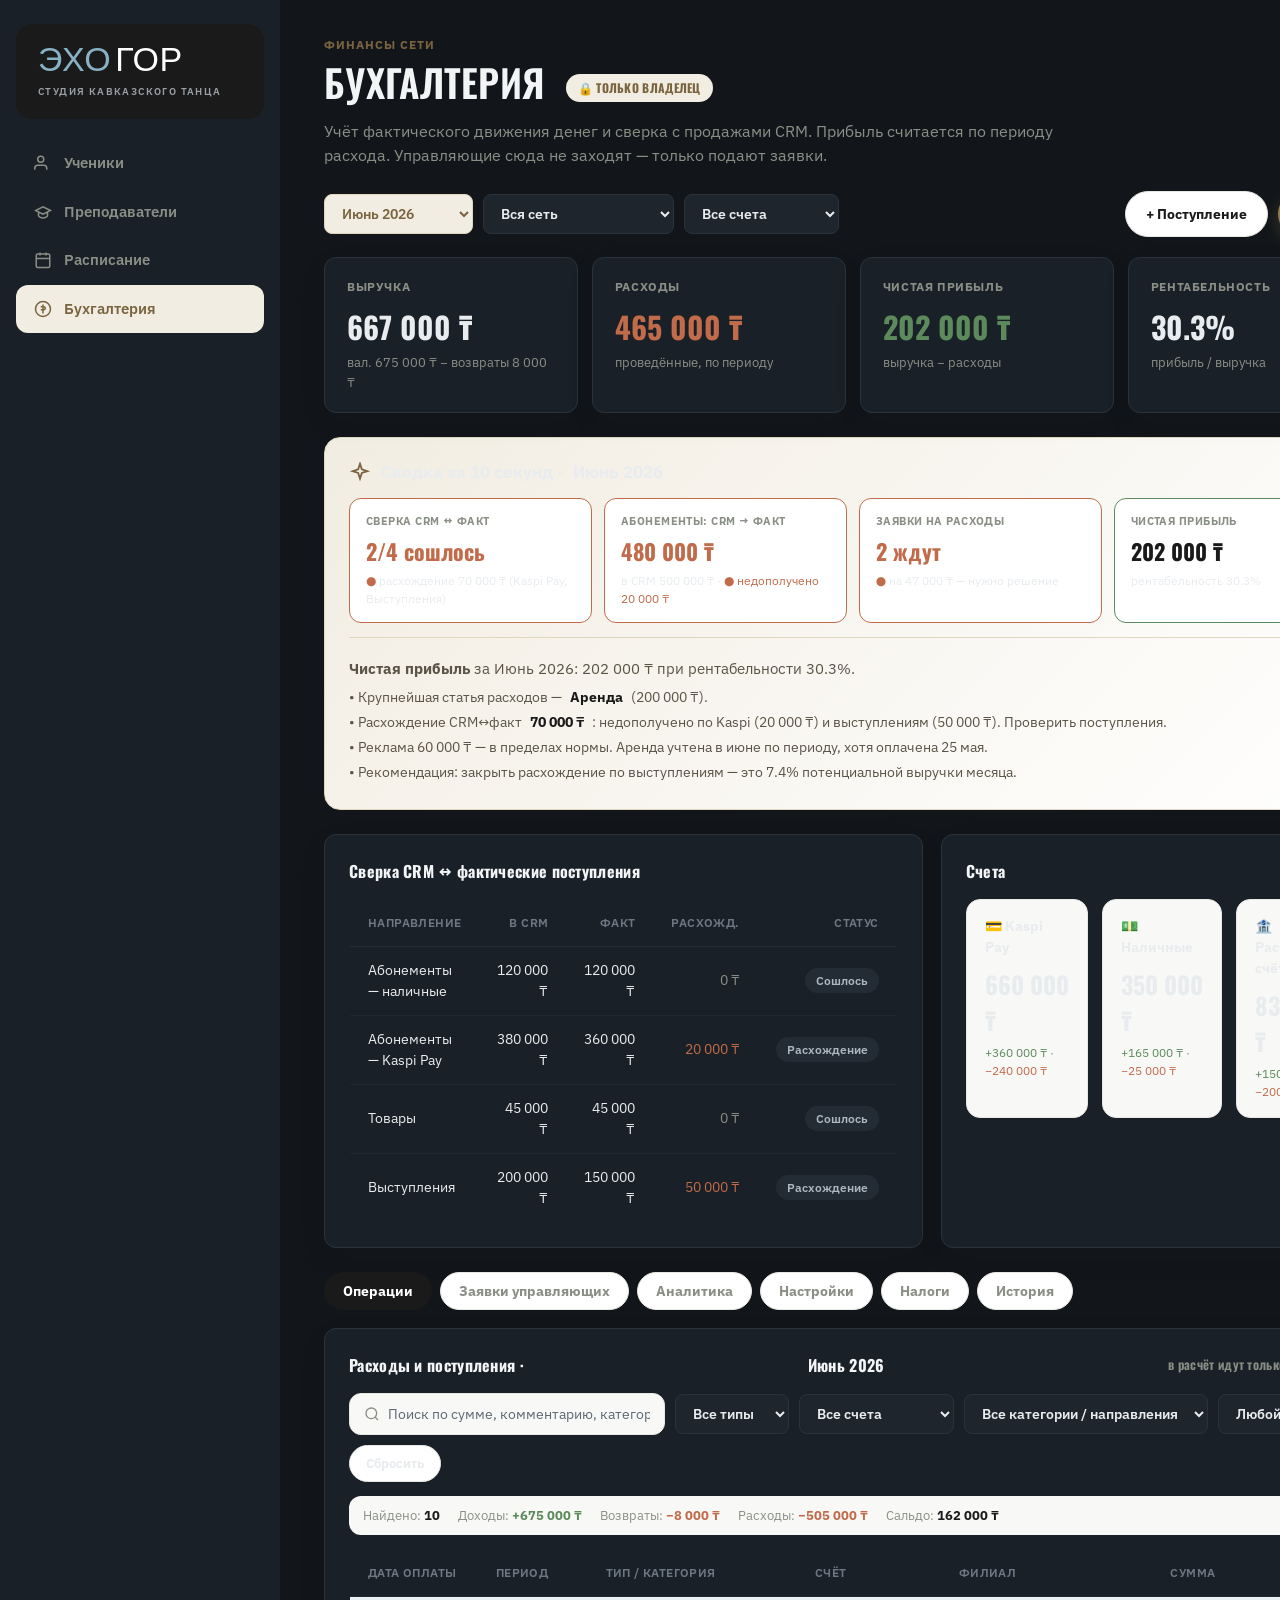
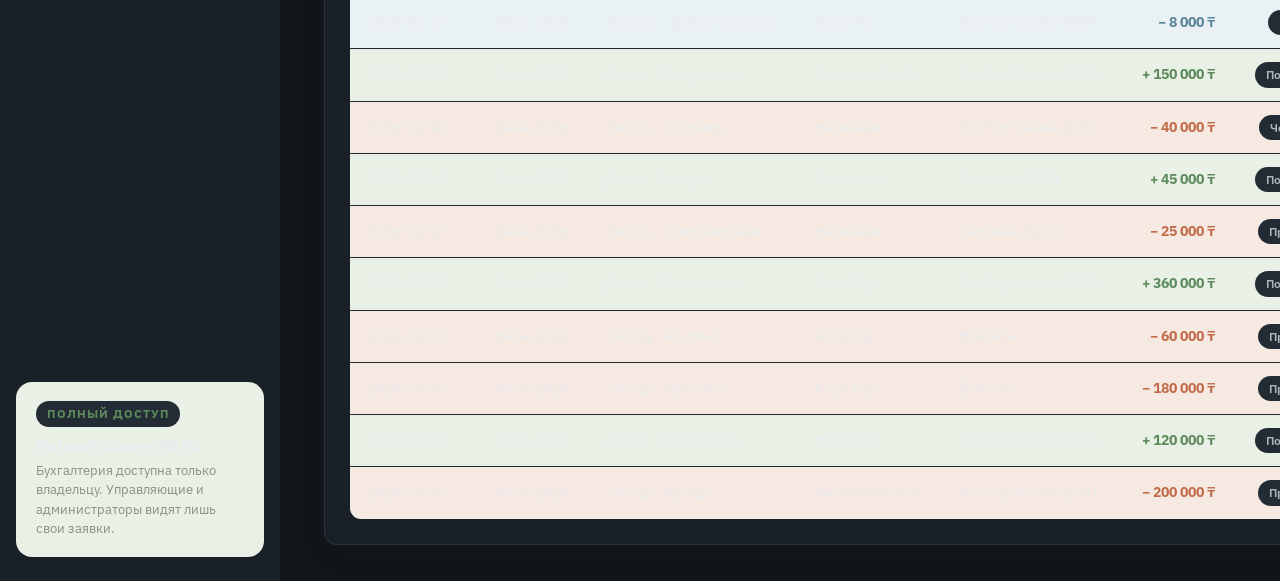
==== pages/accounting-echo-gor.html @ 07e1ae16 "Students: hide funnel step numbers" ====
<!DOCTYPE html>
<html lang="ru">
<head>
<meta charset="UTF-8">
<meta name="viewport" content="width=device-width, initial-scale=1.0">
<title>Бухгалтерия — Эхо Гор CRM</title>
<link href="https://fonts.googleapis.com/css2?family=Bebas+Neue&family=Oswald:wght@400;500;600;700&family=Inter:wght@400;500;600;700;800&display=swap" rel="stylesheet">
<style>
  :root{
    --bg:#F4F5F3; --card:#FFFFFF; --ink:#1A1A1A; --muted:#8A8F86;
    --line:#E7E8E2; --gold:#947C51; --gold-soft:#F2EDE2; --gold-ink:#7A6440;
    --green:#5C8A5C; --green-soft:#E9F0E6; --red:#C16B4A; --red-soft:#F6E9E1;
    --blue:#87B1C5; --blue-soft:#EAF1F4; --blue-ink:#5A8499;
    --shadow:0 10px 30px rgba(26,26,26,.06); --r:16px;
  }
  *{box-sizing:border-box;margin:0;padding:0}
  body{font-family:'Inter','Oswald',-apple-system,BlinkMacSystemFont,'Segoe UI',Roboto,sans-serif;
    background:var(--bg);color:var(--ink);line-height:1.5;-webkit-font-smoothing:antialiased;overflow-y:scroll}
  .app{display:flex;min-height:100vh}
  .side{width:280px;flex-shrink:0;padding:24px 16px;display:flex;flex-direction:column;gap:8px}
  .brand{background:var(--ink);border-radius:var(--r);padding:20px 22px;margin-bottom:12px}
  .brand-logo{font-family:'Bebas Neue',sans-serif;font-size:34px;line-height:1;letter-spacing:.02em;display:flex;gap:4px}
  .brand-logo .b-echo{color:var(--blue)} .brand-logo .b-gor{color:#fff}
  .brand-sub{color:#9aa0a6;font-size:10px;font-weight:600;letter-spacing:.14em;text-transform:uppercase;margin-top:6px}
  .nav a{display:flex;align-items:center;gap:12px;padding:13px 18px;border-radius:12px;
    color:var(--muted);text-decoration:none;font-weight:600;font-size:15px;transition:.15s;cursor:pointer}
  .nav a:hover{background:#EAEBE7}
  .nav a.active{background:var(--gold-soft);color:var(--gold-ink)}
  .nav a svg{width:18px;height:18px;flex-shrink:0}
  .rbac{margin-top:auto;background:var(--green-soft);border-radius:var(--r);padding:18px 20px}
  .rbac .tag{color:var(--green);font-size:12px;font-weight:800;letter-spacing:.08em;text-transform:uppercase}
  .rbac b{display:block;margin:6px 0 4px;font-size:16px}
  .rbac p{color:var(--muted);font-size:13px}

  .main{flex:1;padding:36px 44px;max-width:1600px}
  h1{font-family:'Bebas Neue','Oswald',sans-serif;font-size:38px;font-weight:800;letter-spacing:.01em}
  .eyebrow{font-size:12px;font-weight:800;letter-spacing:.08em;text-transform:uppercase;color:var(--gold-ink)}
  .lead{color:var(--muted);max-width:760px;margin:8px 0 24px;font-size:16px}
  .owner-tag{display:inline-flex;align-items:center;gap:6px;background:var(--gold-soft);color:var(--gold-ink);
    font-size:12px;font-weight:800;padding:5px 12px;border-radius:999px;margin-left:10px;vertical-align:middle}

  .toolbar{display:flex;justify-content:space-between;align-items:center;flex-wrap:wrap;gap:12px;margin-bottom:20px}
  .filters{display:flex;gap:10px;flex-wrap:wrap}
  select{background:var(--card);border:1px solid var(--line);border-radius:12px;padding:10px 14px;font-size:14px;
    color:var(--ink);font-weight:600;cursor:pointer;outline:none}
  select:focus{border-color:var(--gold)}
  select.period{background:var(--gold-soft);border-color:#E0D6BF;color:var(--gold-ink)}
  .btn-gold{background:var(--gold);color:#fff;border:none;border-radius:999px;padding:13px 22px;font-weight:800;
    font-size:14px;cursor:pointer;display:inline-flex;align-items:center;gap:7px;transition:.15s;box-shadow:0 6px 16px rgba(148,124,81,.3)}
  .btn-gold:hover{filter:brightness(1.05)}
  .btn-ghost{background:#fff;color:var(--ink);border:1px solid var(--line);border-radius:999px;padding:13px 20px;font-weight:700;font-size:14px;cursor:pointer;transition:.15s}
  .btn-ghost:hover{border-color:var(--gold);color:var(--gold-ink)}
  .btn-sm{border:1px solid var(--line);background:#fff;border-radius:999px;padding:9px 16px;font-weight:700;font-size:13px;cursor:pointer;transition:.12s}
  .btn-sm:hover{border-color:var(--gold);color:var(--gold-ink)}

  /* KPI tiles */
  .tiles{display:grid;grid-template-columns:repeat(4,1fr);gap:14px;margin-bottom:24px}
  .tile{background:var(--card);border-radius:var(--r);padding:20px 22px;box-shadow:var(--shadow)}
  .tile .lbl{font-size:12px;font-weight:700;letter-spacing:.05em;text-transform:uppercase;color:var(--muted)}
  .tile .val{font-size:30px;font-weight:800;margin-top:8px;font-family:'Oswald',sans-serif}
  .tile .sub{font-size:13px;color:var(--muted);margin-top:4px}
  .tile.profit .val{color:var(--green)} .tile.exp .val{color:var(--red)}

  .grid2{display:grid;grid-template-columns:1fr 1fr;gap:18px;margin-bottom:24px}
  @media(max-width:1100px){.grid2{grid-template-columns:1fr}}
  .card{background:var(--card);border-radius:var(--r);box-shadow:var(--shadow);padding:24px}
  .card h3{font-size:16px;font-weight:800;margin-bottom:16px;display:flex;align-items:center;justify-content:space-between}
  .card h3 .ai-ic{color:var(--gold-ink)}

  table{width:100%;border-collapse:collapse}
  th{text-align:left;padding:12px 10px;font-size:11px;font-weight:800;letter-spacing:.04em;text-transform:uppercase;color:var(--muted);border-bottom:1px solid var(--line)}
  td{padding:13px 10px;font-size:14px;border-bottom:1px solid var(--line)}
  tr:last-child td{border-bottom:none}
  td.r,th.r{text-align:right}
  .badge{display:inline-block;padding:4px 11px;border-radius:999px;font-size:12px;font-weight:800}
  .b-green{color:var(--green);background:var(--green-soft)}
  .b-red{color:var(--red);background:var(--red-soft)}
  .b-gray{color:var(--muted);background:#EEEFEA}
  .b-gold{color:var(--gold-ink);background:var(--gold-soft)}
  .b-blue{color:var(--blue-ink);background:var(--blue-soft)}

  /* accounts */
  .accounts{display:grid;grid-template-columns:repeat(3,1fr);gap:14px;margin-bottom:6px}
  @media(max-width:760px){.accounts{grid-template-columns:1fr}}
  .acc{background:#F8F9F6;border:1px solid var(--line);border-radius:14px;padding:16px 18px;cursor:pointer;transition:.12s}
  .acc:hover{border-color:var(--gold)}
  .acc .nm{font-weight:700;font-size:14px;display:flex;align-items:center;gap:8px}
  .acc .bal{font-size:24px;font-weight:800;margin-top:8px;font-family:'Oswald',sans-serif}
  .acc .flow{font-size:12px;color:var(--muted);margin-top:6px}
  .acc .flow .in{color:var(--green)} .acc .flow .out{color:var(--red)}

  /* tabs */
  .vtabs{display:flex;gap:8px;margin-bottom:18px;flex-wrap:wrap}
  .vtab{padding:9px 18px;border-radius:999px;border:1px solid var(--line);background:#fff;font-weight:700;font-size:14px;color:var(--muted);cursor:pointer}
  .vtab.active{background:var(--ink);color:#fff;border-color:var(--ink)}
  .view{display:none} .view.active{display:block}

  /* analytics bars */
  .barrow{margin-bottom:12px}
  .barrow .bl{display:flex;justify-content:space-between;font-size:14px;font-weight:600;margin-bottom:6px}
  .bar{height:10px;border-radius:5px;background:#EEEFEA;overflow:hidden}
  .bar span{display:block;height:100%;border-radius:5px;background:var(--gold)}

  .ai-box{background:linear-gradient(135deg,#F2EDE2,#fff);border:1px solid #E0D6BF;border-radius:var(--r);padding:22px 24px;margin-bottom:24px}
  .ai-box .ttl{display:flex;align-items:center;gap:10px;font-weight:800;font-size:17px;margin-bottom:12px}
  .ai-box .ttl svg{width:22px;height:22px;color:var(--gold-ink)}
  .ai-box p{font-size:15px;color:#5a5446;margin:6px 0}
  .ai-box .pt{display:flex;gap:8px;margin:4px 0;font-size:14px;color:#5a5446}
  .ai-box .pt b{color:var(--ink)}
  /* daily digest */
  .digest{display:grid;grid-template-columns:repeat(4,1fr);gap:12px}
  @media(max-width:900px){.digest{grid-template-columns:repeat(2,1fr)}}
  .dg{background:#fff;border:1px solid #E0D6BF;border-radius:12px;padding:14px 16px}
  .dg .dl{font-size:11px;font-weight:700;text-transform:uppercase;letter-spacing:.04em;color:var(--muted)}
  .dg .dv{font-size:22px;font-weight:800;margin-top:6px;font-family:'Oswald',sans-serif}
  .dg .ds{font-size:12px;margin-top:4px}
  .dg.ok{border-color:var(--green)} .dg.ok .dv{color:var(--green)}
  .dg.warn{border-color:var(--red)} .dg.warn .dv{color:var(--red)}
  .dg .dot-ok{color:var(--green)} .dg .dot-warn{color:var(--red)}

  /* ops filters */
  .ops-filters{display:flex;gap:10px;flex-wrap:wrap;align-items:center;margin-bottom:14px}
  .ops-search{flex:1;min-width:240px;display:flex;align-items:center;gap:8px;background:#F8F9F6;border:1px solid var(--line);border-radius:12px;padding:0 14px}
  .ops-search svg{color:var(--muted);flex-shrink:0}
  .ops-search input{border:none;background:none;outline:none;padding:11px 0;font-size:14px;width:100%;font-family:inherit}
  .ops-summary{display:flex;gap:18px;flex-wrap:wrap;font-size:13px;color:var(--muted);margin-bottom:14px;padding:10px 14px;background:#F8F9F6;border-radius:12px}
  .ops-summary b{color:var(--ink)}
  .ops-summary .in{color:var(--green)} .ops-summary .out{color:var(--red)}
  .set-row{display:flex;justify-content:space-between;align-items:center;padding:11px 14px;border:1px solid var(--line);border-radius:12px;margin-bottom:8px;font-size:14px;background:#F8F9F6}
  .set-del{border:1px solid #EBC4B6;background:#fff;color:var(--red);border-radius:999px;padding:6px 14px;font-size:13px;font-weight:700;cursor:pointer}
  .set-del:hover{background:var(--red-soft)}
  .rev-details{background:#F8F9F6;border-radius:14px;padding:8px 16px}
  .rev-details .rd{display:flex;justify-content:space-between;padding:11px 0;border-bottom:1px solid var(--line);font-size:14px;gap:16px}
  .rev-details .rd:last-child{border-bottom:none}
  .rev-details .rd span{color:var(--muted)}
  .rev-details .rd b{text-align:right}

  /* modal */
  .overlay{position:fixed;inset:0;background:rgba(20,24,33,.55);display:none;z-index:50;backdrop-filter:blur(3px);padding:40px 20px;overflow-y:auto}
  .overlay.open{display:flex;align-items:flex-start;justify-content:center}
  .sheet{background:var(--bg);width:100%;max-width:600px;border-radius:24px;overflow:hidden;box-shadow:0 30px 80px rgba(0,0,0,.4);animation:rise .25s}
  @keyframes rise{from{transform:translateY(12px);opacity:0}to{transform:translateY(0);opacity:1}}
  .sheet-head{background:var(--card);padding:24px 28px;display:flex;justify-content:space-between;align-items:center}
  .sheet-head h2{font-size:21px;font-weight:800}
  .close{width:38px;height:38px;border:none;background:#EEEFEA;border-radius:11px;font-size:19px;cursor:pointer;color:var(--muted)}
  .sheet-body{padding:22px 28px 28px}
  .form-grid{display:grid;grid-template-columns:1fr 1fr;gap:14px}
  .field{display:flex;flex-direction:column;gap:6px}
  .field.full{grid-column:1/-1}
  .field label{font-size:12px;font-weight:800;letter-spacing:.03em;text-transform:uppercase;color:var(--muted)}
  .field input,.field select,.field textarea{border:1px solid var(--line);border-radius:12px;padding:11px 14px;font-size:14px;outline:none;background:#fff;font-family:inherit}
  .field input:focus,.field select:focus,.field textarea:focus{border-color:var(--gold)}
  .hint{font-size:12px;color:var(--muted);margin-top:4px}
  .modal-foot{display:flex;justify-content:flex-end;gap:10px;margin-top:18px}

  .toasts{position:fixed;bottom:24px;right:24px;display:flex;flex-direction:column;gap:10px;z-index:90}
  .toast{background:var(--ink);color:#fff;padding:14px 20px;border-radius:14px;font-weight:600;font-size:14px;box-shadow:0 10px 30px rgba(0,0,0,.3);display:flex;align-items:center;gap:10px;animation:rise .2s;max-width:360px}
  .toast .dot{width:8px;height:8px;border-radius:50%;background:var(--gold);flex-shrink:0}
  .toast.err .dot{background:var(--red)}

  @media(max-width:900px){.side{display:none}.main{padding:22px 16px}h1{font-size:30px}.tiles{grid-template-columns:repeat(2,1fr)}.form-grid{grid-template-columns:1fr}}
</style>
  <link rel="stylesheet" href="../echo-gor-theme.css">
</head>
<body>
<div class="app">
  <aside class="side">
    <div class="brand">
      <div class="brand-logo"><span class="b-echo">ЭХО</span><span class="b-gor">ГОР</span></div>
      <div class="brand-sub">Студия кавказского танца</div>
    </div>
    <nav class="nav">
      <a href="../index.html"><svg fill="none" stroke="currentColor" stroke-width="2" viewBox="0 0 24 24"><path d="M17 21v-2a4 4 0 0 0-4-4H5a4 4 0 0 0-4 4v2M9 11a4 4 0 1 0 0-8 4 4 0 0 0 0 8z"/></svg>Ученики</a>
      <a href="teachers-echo-gor.html"><svg fill="none" stroke="currentColor" stroke-width="2" viewBox="0 0 24 24"><path d="M22 10L12 5 2 10l10 5 10-5zM6 12v5c0 1 3 3 6 3s6-2 6-3v-5"/></svg>Преподаватели</a>
      <a href="schedule-echo-gor.html"><svg fill="none" stroke="currentColor" stroke-width="2" viewBox="0 0 24 24"><rect x="3" y="4" width="18" height="18" rx="2"/><path d="M16 2v4M8 2v4M3 10h18"/></svg>Расписание</a>
      <a class="active"><svg fill="none" stroke="currentColor" stroke-width="2" viewBox="0 0 24 24"><circle cx="12" cy="12" r="10"/><path d="M12 6v12M9 9h4a2 2 0 0 1 0 4H9"/></svg>Бухгалтерия</a>
    </nav>
    <div class="rbac">
      <span class="tag">Полный доступ</span>
      <b>Network Owner RBAC</b>
      <p>Бухгалтерия доступна только владельцу. Управляющие и администраторы видят лишь свои заявки.</p>
    </div>
  </aside>

  <main class="main">
    <div class="eyebrow">Финансы сети</div>
    <h1>Бухгалтерия <span class="owner-tag">🔒 Только владелец</span></h1>
    <p class="lead">Учёт фактического движения денег и сверка с продажами CRM. Прибыль считается по периоду расхода. Управляющие сюда не заходят — только подают заявки.</p>

    <div class="toolbar">
      <div class="filters">
        <select id="fPeriod" class="period" onchange="render()">
          <option>Июнь 2026</option><option>Май 2026</option><option>Апрель 2026</option><option>2 квартал 2026</option>
        </select>
        <select id="fBranch" onchange="render()"><option value="">Вся сеть</option><option>Эхо Гор Чокина 109/1</option><option>Сатпаева 210/1</option></select>
        <select id="fAccount" onchange="render()"><option value="">Все счета</option><option>Kaspi Pay</option><option>Наличные</option><option>Расчётный счёт</option></select>
      </div>
      <div style="display:flex;gap:10px;flex-wrap:wrap">
        <button class="btn-ghost" onclick="openIncome()">+ Поступление</button>
        <button class="btn-gold" onclick="openExpense()">+ Расход</button>
      </div>
    </div>

    <!-- KPI -->
    <div class="tiles">
      <div class="tile"><div class="lbl">Выручка</div><div class="val" id="kRev">—</div><div class="sub" id="kRevSub">за вычетом возвратов</div></div>
      <div class="tile exp"><div class="lbl">Расходы</div><div class="val" id="kExp">—</div><div class="sub">проведённые, по периоду</div></div>
      <div class="tile profit"><div class="lbl">Чистая прибыль</div><div class="val" id="kProfit">—</div><div class="sub">выручка − расходы</div></div>
      <div class="tile"><div class="lbl">Рентабельность</div><div class="val" id="kMargin">—</div><div class="sub">прибыль / выручка</div></div>
    </div>

    <!-- AI daily digest -->
    <div class="ai-box">
      <div class="ttl"><svg fill="none" stroke="currentColor" stroke-width="2" viewBox="0 0 24 24"><path d="M12 2l2 6 6 2-6 2-2 6-2-6-6-2 6-2z"/></svg>
        Сводка за 10 секунд · <span id="aiPeriod">Июнь 2026</span>
        <span style="margin-left:auto;font-size:12px;font-weight:600;color:var(--muted)" id="aiDate"></span></div>
      <div id="aiDigest"></div>
      <div id="aiBody" style="margin-top:14px;border-top:1px solid #E0D6BF;padding-top:14px"></div>
    </div>

    <!-- reconciliation + accounts -->
    <div class="grid2">
      <div class="card">
        <h3>Сверка CRM ↔ фактические поступления</h3>
        <table><thead><tr><th>Направление</th><th class="r">В CRM</th><th class="r">Факт</th><th class="r">Расхожд.</th><th class="r">Статус</th></tr></thead><tbody id="reconBody"></tbody></table>
      </div>
      <div class="card">
        <h3>Счета</h3>
        <div class="accounts" id="accountsBox"></div>
      </div>
    </div>

    <!-- tabs: operations / requests / analytics -->
    <div class="vtabs">
      <button class="vtab active" onclick="setView('ops')">Операции</button>
      <button class="vtab" onclick="setView('req')">Заявки управляющих</button>
      <button class="vtab" onclick="setView('an')">Аналитика</button>
      <button class="vtab" onclick="setView('set')">Настройки</button>
      <button class="vtab" onclick="setView('tax')">Налоги</button>
      <button class="vtab" onclick="setView('hist')">История</button>
    </div>

    <div class="view active" id="view-ops">
      <div class="card">
        <h3>Расходы и поступления · <span id="opsPeriod">Июнь 2026</span>
          <span style="font-weight:600;font-size:13px;color:var(--muted)">в расчёт идут только «Проведён»</span></h3>

        <!-- search + filters -->
        <div class="ops-filters">
          <div class="ops-search">
            <svg fill="none" stroke="currentColor" stroke-width="2" viewBox="0 0 24 24" width="16" height="16"><circle cx="11" cy="11" r="8"/><path d="M21 21l-4.3-4.3"/></svg>
            <input id="opsSearch" placeholder="Поиск по сумме, комментарию, категории, счёту…" oninput="renderOps()">
          </div>
          <select id="opsType" onchange="renderOps()"><option value="">Все типы</option><option value="inc">Доходы</option><option value="exp">Расходы</option><option value="ret">Возвраты</option></select>
          <select id="opsAcc" onchange="renderOps()"><option value="">Все счета</option><option>Kaspi Pay</option><option>Наличные</option><option>Расчётный счёт</option></select>
          <select id="opsCat" onchange="renderOps()"><option value="">Все категории / направления</option><optgroup label="Категории расходов"><option>Аренда</option><option>Зарплата</option><option>Реклама</option><option>Коммунальные</option><option>Ремонт</option><option>Материалы</option><option>Костюмы</option><option>Налоги</option><option>Товары / форма</option><option>Прочее</option></optgroup><optgroup label="Направления доходов"><option>Абонементы</option><option>Товары</option><option>Выступления</option><option>Другое</option></optgroup></select>
          <select id="opsStatus" onchange="renderOps()"><option value="">Любой статус</option><option>Проведён</option><option>Черновик</option><option>Отменён</option><option>Поступило</option></select>
          <button class="btn-sm" onclick="resetOpsFilters()">Сбросить</button>
        </div>
        <div class="ops-summary" id="opsSummary"></div>

        <table><thead><tr><th>Дата оплаты</th><th>Период</th><th>Тип / категория</th><th>Счёт</th><th>Филиал</th><th class="r">Сумма</th><th class="r">Статус</th></tr></thead><tbody id="opsBody"></tbody></table>
      </div>
    </div>

    <div class="view" id="view-req">
      <div class="card">
        <h3>Заявки от управляющих
          <button class="btn-sm" onclick="openReq()">+ Создать заявку</button></h3>
        <table><thead><tr><th>Дата</th><th>Филиал</th><th>Тип</th><th>Категория</th><th>Ученик / группа</th><th>Причина</th><th class="r">Сумма</th><th class="r">Статус</th><th class="r">Действие</th></tr></thead><tbody id="reqBody"></tbody></table>
        <p class="hint">Управляющий создаёт заявку → владелец одобряет/отклоняет → после одобрения владелец проводит расход. Для возврата указывается ученик, группа и филиал.</p>
      </div>
    </div>

    <div class="view" id="view-an">
      <div class="card"><h3>Сравнение с предыдущим месяцем</h3><div id="anMoM"></div></div>
      <div class="grid2">
        <div class="card"><h3>Расходы по категориям</h3><div id="anCat"></div></div>
        <div class="card"><h3>Расходы по филиалам</h3><div id="anBranch"></div></div>
      </div>
      <div class="card"><h3>Динамика чистой прибыли по месяцам</h3><div id="anMonth"></div></div>
    </div>

    <div class="view" id="view-set">
      <div class="grid2">
        <div class="card">
          <h3>Счета <button class="btn-sm" onclick="addAccount()">+ Добавить счёт</button></h3>
          <div id="setAccounts"></div>
        </div>
        <div class="card">
          <h3>Филиалы <button class="btn-sm" onclick="addItem('BRANCHES','Название филиала')">+ Добавить</button></h3>
          <div id="setBranches"></div>
        </div>
      </div>
      <div class="grid2">
        <div class="card">
          <h3>Категории расходов <button class="btn-sm" onclick="addItem('CATEGORIES','Название категории')">+ Добавить</button></h3>
          <div id="setCats"></div>
        </div>
        <div class="card">
          <h3>Направления доходов <button class="btn-sm" onclick="addItem('DIRECTIONS','Название направления')">+ Добавить</button></h3>
          <div id="setDirs"></div>
        </div>
      </div>
    </div>

    <div class="view" id="view-tax">
      <div class="card">
        <h3>Налоги · <span id="taxPeriod">Июнь 2026</span> <button class="btn-sm" onclick="openTax()">+ Добавить налог</button></h3>
        <table><thead><tr><th>Налог</th><th>Период</th><th class="r">База</th><th class="r">Ставка</th><th class="r">Сумма</th><th>Срок уплаты</th><th class="r">Статус</th><th class="r">Действие</th></tr></thead><tbody id="taxBody"></tbody></table>
        <div class="ops-summary" id="taxSummary"></div>
        <p class="hint">Налоги учитываются отдельно. Оплаченные налоги можно провести как расход категории «Налоги» в выбранном периоде.</p>
      </div>
    </div>

    <div class="view" id="view-hist">
      <div class="card">
        <h3>История изменений <span style="font-weight:600;font-size:13px;color:var(--muted)">не удаляется</span></h3>
        <table><thead><tr><th>Дата и время</th><th>Кто</th><th>Действие</th><th>Детали</th></tr></thead><tbody id="histBody"></tbody></table>
      </div>
    </div>
  </main>
</div>

<!-- EXPENSE MODAL -->
<div class="overlay" id="expOv" onclick="if(event.target===this)closeExp()">
  <div class="sheet">
    <div class="sheet-head"><h2>Новый расход</h2><button class="close" onclick="closeExp()">×</button></div>
    <div class="sheet-body">
      <div class="form-grid">
        <div class="field"><label>Дата оплаты *</label><input id="eDate" type="date"></div>
        <div class="field"><label>Период расхода *</label><select id="ePeriod"><option>Июнь 2026</option><option>Май 2026</option><option>Июль 2026</option><option>Апрель 2026</option></select></div>
        <div class="field"><label>Сумма, ₸ *</label><input id="eSum" type="number" placeholder="150000"></div>
        <div class="field"><label>Счёт списания *</label><select id="eAcc"><option>Kaspi Pay</option><option>Наличные</option><option>Расчётный счёт</option></select></div>
        <div class="field"><label>Категория *</label><select id="eCat"><option>Аренда</option><option>Зарплата</option><option>Реклама</option><option>Коммунальные</option><option>Ремонт</option><option>Материалы</option><option>Костюмы</option><option>Налоги</option><option>Товары / форма</option><option>Прочее</option></select></div>
        <div class="field"><label>Филиал</label><select id="eBranch"><option>Вся сеть</option><option>Эхо Гор Чокина 109/1</option><option>Сатпаева 210/1</option></select></div>
        <div class="field"><label>Статус</label><select id="eStatus"><option>Проведён</option><option>Черновик</option><option>Отменён</option></select></div>
        <div class="field"><label>Чек / файл</label><button class="btn-sm" type="button" onclick="toast('Прикрепление чека')">📎 Прикрепить</button></div>
        <div class="field full"><label>Комментарий</label><input id="eNote" placeholder="Например: аренда филиала за июнь"></div>
      </div>
      <p class="hint">Дата оплаты и период расхода — разные поля. В прибыль расход попадает по <b>периоду</b> (например, аренда за июнь учтётся в июне, даже если оплачена в мае).</p>
      <div class="modal-foot"><button class="btn-ghost" onclick="closeExp()">Отмена</button><button class="btn-gold" onclick="saveExp()">Провести расход</button></div>
    </div>
  </div>
</div>

<!-- INCOME MODAL -->
<div class="overlay" id="incOv" onclick="if(event.target===this)closeInc()">
  <div class="sheet">
    <div class="sheet-head"><h2>Новое поступление</h2><button class="close" onclick="closeInc()">×</button></div>
    <div class="sheet-body">
      <div class="form-grid">
        <div class="field"><label>Дата *</label><input id="iDate" type="date"></div>
        <div class="field"><label>Сумма, ₸ *</label><input id="iSum" type="number" placeholder="120000"></div>
        <div class="field"><label>Счёт *</label><select id="iAcc"><option>Kaspi Pay</option><option>Наличные</option><option>Расчётный счёт</option></select></div>
        <div class="field"><label>Направление *</label><select id="iDir"><option>Абонементы</option><option>Товары</option><option>Выступления</option><option>Другое</option></select></div>
        <div class="field"><label>Способ оплаты</label><select id="iPay"><option>Наличные</option><option>Kaspi Pay</option><option>Расчётный счёт</option></select></div>
        <div class="field"><label>Филиал</label><select id="iBranch"><option>Эхо Гор Чокина 109/1</option><option>Сатпаева 210/1</option></select></div>
        <div class="field full"><label>Комментарий</label><input id="iNote" placeholder="Комментарий"></div>
      </div>
      <div class="modal-foot"><button class="btn-ghost" onclick="closeInc()">Отмена</button><button class="btn-gold" onclick="saveInc()">Добавить</button></div>
    </div>
  </div>
</div>

<!-- REQUEST MODAL -->
<div class="overlay" id="reqOv" onclick="if(event.target===this)closeReq()">
  <div class="sheet">
    <div class="sheet-head"><h2>Новая заявка</h2><button class="close" onclick="closeReq()">×</button></div>
    <div class="sheet-body">
      <div class="form-grid">
        <div class="field"><label>Тип *</label><select id="rType" onchange="toggleReturnFields()"><option>Расход</option><option>Возврат</option></select></div>
        <div class="field"><label>Сумма, ₸ *</label><input id="rSum" type="number" placeholder="12000"></div>
        <div class="field"><label>Филиал *</label><select id="rBranch"></select></div>
        <div class="field"><label>Категория</label><select id="rCat"></select></div>
        <div class="field"><label>Срочность</label><select id="rUrg"><option>Низкая</option><option>Средняя</option><option>Высокая</option></select></div>
        <div class="field" id="rStudentField" style="display:none"><label>Ученик</label><input id="rStudent" placeholder="ФИО ученика"></div>
        <div class="field" id="rGroupField" style="display:none"><label>Группа</label><input id="rGroup" placeholder="Например: Соло, Ансамбль"></div>
        <div class="field full"><label>Причина / комментарий</label><input id="rReason" placeholder="За что возврат / на что расход"></div>
      </div>
      <p class="hint" id="rHint" style="display:none">Для возврата укажите ученика и группу — это связывает заявку с клиентом и филиалом для отчётности.</p>
      <div class="modal-foot"><button class="btn-ghost" onclick="closeReq()">Отмена</button><button class="btn-gold" onclick="saveReq()">Отправить заявку</button></div>
    </div>
  </div>
</div>

<!-- REVIEW REQUEST MODAL -->
<div class="overlay" id="revOv" onclick="if(event.target===this)closeReview()">
  <div class="sheet">
    <div class="sheet-head"><h2 id="revTitle">Рассмотрение заявки</h2><button class="close" onclick="closeReview()">×</button></div>
    <div class="sheet-body">
      <div id="revDetails" class="rev-details"></div>
      <div class="form-grid" style="margin-top:16px">
        <div class="field"><label>Счёт списания / зачисления *</label><select id="revAcc"></select></div>
        <div class="field"><label>Период расхода *</label><select id="revPeriod"><option>Июнь 2026</option><option>Май 2026</option><option>Июль 2026</option></select></div>
        <div class="field full"><label>Комментарий владельца</label><input id="revNote" placeholder="Необязательно"></div>
      </div>
      <p class="hint" id="revHint"></p>
      <div class="modal-foot" style="justify-content:space-between">
        <div style="display:flex;gap:8px">
          <button class="btn-sm" style="border-color:#EBC4B6;color:var(--red)" onclick="decideReq('reject')">Отклонить</button>
          <button class="btn-sm" onclick="decideReq('clarify')">Запросить уточнение</button>
        </div>
        <button class="btn-gold" onclick="decideReq('approve')" id="revApproveBtn">Одобрить и провести</button>
      </div>
    </div>
  </div>
</div>

<!-- TAX MODAL -->
<div class="overlay" id="taxOv" onclick="if(event.target===this)closeTax()">
  <div class="sheet">
    <div class="sheet-head"><h2>Новый налог</h2><button class="close" onclick="closeTax()">×</button></div>
    <div class="sheet-body">
      <div class="form-grid">
        <div class="field full"><label>Название налога *</label><input id="txName" placeholder="ИПН, Соц. отчисления, ОСМС…"></div>
        <div class="field"><label>Период *</label><select id="txPeriod"><option>Июнь 2026</option><option>Май 2026</option><option>Июль 2026</option></select></div>
        <div class="field"><label>Срок уплаты *</label><input id="txDue" type="date"></div>
        <div class="field"><label>База, ₸</label><input id="txBase" type="number" placeholder="330000"></div>
        <div class="field"><label>Ставка, %</label><input id="txRate" type="number" step="0.1" placeholder="10" oninput="calcTax()"></div>
        <div class="field"><label>Сумма налога, ₸ *</label><input id="txSum" type="number" placeholder="33000"></div>
        <div class="field"><label>Филиал</label><select id="txBranch"><option>Вся сеть</option></select></div>
      </div>
      <p class="hint">Сумма считается как база × ставка, либо введите вручную.</p>
      <div class="modal-foot"><button class="btn-ghost" onclick="closeTax()">Отмена</button><button class="btn-gold" onclick="saveTax()">Добавить</button></div>
    </div>
  </div>
</div>

<div class="toasts" id="toasts"></div>

<script>
/* ===== DATA ===== */
const PERIOD_DEFAULT='Июнь 2026';
// поступления (доходы) с направлением
let INCOMES=[
  {date:'2026-06-03',sum:120000,acc:'Наличные',dir:'Абонементы',pay:'Наличные',branch:'Эхо Гор Чокина 109/1',period:'Июнь 2026',note:'Абонементы наличными'},
  {date:'2026-06-10',sum:360000,acc:'Kaspi Pay',dir:'Абонементы',pay:'Kaspi Pay',branch:'Эхо Гор Чокина 109/1',period:'Июнь 2026',note:'Абонементы Kaspi'},
  {date:'2026-06-14',sum:45000,acc:'Наличные',dir:'Товары',pay:'Наличные',branch:'Сатпаева 210/1',period:'Июнь 2026',note:'Продажа формы'},
  {date:'2026-06-20',sum:150000,acc:'Расчётный счёт',dir:'Выступления',pay:'Расчётный счёт',branch:'Эхо Гор Чокина 109/1',period:'Июнь 2026',note:'Банкет'},
];
// сверка: сколько продано в CRM против факта
let RECON=[
  {dir:'Абонементы — наличные',crm:120000,fact:120000},
  {dir:'Абонементы — Kaspi Pay',crm:380000,fact:360000},
  {dir:'Товары',crm:45000,fact:45000},
  {dir:'Выступления',crm:200000,fact:150000},
];
// расходы: дата оплаты ≠ период
let EXPENSES=[
  {payDate:'2026-05-25',period:'Июнь 2026',sum:200000,acc:'Расчётный счёт',cat:'Аренда',branch:'Эхо Гор Чокина 109/1',status:'Проведён',note:'Аренда филиала за июнь'},
  {payDate:'2026-06-05',period:'Июнь 2026',sum:180000,acc:'Kaspi Pay',cat:'Зарплата',branch:'Вся сеть',status:'Проведён',note:'Аванс педагогам'},
  {payDate:'2026-06-08',period:'Июнь 2026',sum:60000,acc:'Kaspi Pay',cat:'Реклама',branch:'Вся сеть',status:'Проведён',note:'Таргет Instagram'},
  {payDate:'2026-06-12',period:'Июнь 2026',sum:25000,acc:'Наличные',cat:'Коммунальные',branch:'Сатпаева 210/1',status:'Проведён',note:'Свет, вода'},
  {payDate:'2026-06-18',period:'Июнь 2026',sum:40000,acc:'Наличные',cat:'Костюмы',branch:'Эхо Гор Чокина 109/1',status:'Черновик',note:'Костюмы к концерту (не проведено)'},
  {payDate:'2026-05-20',period:'Май 2026',sum:200000,acc:'Расчётный счёт',cat:'Аренда',branch:'Эхо Гор Чокина 109/1',status:'Проведён',note:'Аренда за май'},
  {payDate:'2026-05-06',period:'Май 2026',sum:150000,acc:'Kaspi Pay',cat:'Зарплата',branch:'Вся сеть',status:'Проведён',note:'ЗП май'},
];
// заявки управляющих
let REQUESTS=[
  {id:1,date:'2026-06-15',branch:'Сатпаева 210/1',type:'Расход',cat:'Ремонт',reason:'Замена зеркала в зале',sum:35000,urgency:'Высокая',status:'на рассмотрении',student:'',group:'',posted:false},
  {id:2,date:'2026-06-11',branch:'Эхо Гор Чокина 109/1',type:'Возврат',cat:'Абонемент',reason:'Возврат за неиспользованный абонемент',sum:12000,urgency:'Средняя',status:'на рассмотрении',student:'Карина Ахметова',group:'Соло',posted:false},
  {id:3,date:'2026-06-09',branch:'Сатпаева 210/1',type:'Расход',cat:'Материалы',reason:'Коврики для разминки',sum:18000,urgency:'Низкая',status:'запрошено уточнение',student:'',group:'',posted:false},
];
// возвраты (минус к выручке, отдельная статья)
let RETURNS=[
  {date:'2026-06-22',period:'Июнь 2026',sum:8000,acc:'Kaspi Pay',branch:'Эхо Гор Чокина 109/1',student:'Дамир Сериков',group:'Малыши',reason:'Возврат части абонемента'},
];
// налоги
let TAXES=[
  {period:'Июнь 2026',name:'ИПН (с ФОТ)',base:330000,rate:10,sum:33000,status:'Начислен',due:'2026-07-15',branch:'Вся сеть'},
  {period:'Июнь 2026',name:'Соц. отчисления',base:330000,rate:3.5,sum:11550,status:'Начислен',due:'2026-07-15',branch:'Вся сеть'},
  {period:'Май 2026',name:'ИПН (с ФОТ)',base:300000,rate:10,sum:30000,status:'Оплачен',due:'2026-06-15',branch:'Вся сеть'},
];
// помесячная выручка для динамики
const MONTH_REVENUE={'Апрель 2026':590000,'Май 2026':620000,'Июнь 2026':675000};
// журнал изменений (ТЗ п.10) — не удаляется
let HISTORY=[
  {time:'2026-06-15 10:24',who:'Владелец',action:'Добавлен расход',detail:'Аренда · 200 000 ₸ · период Июнь 2026'},
];
let nextReqId=4;

/* ===== РЕДАКТИРУЕМЫЕ НАСТРОЙКИ ===== */
let ACCOUNTS=[
  {name:'Kaspi Pay', icon:'💳', start:540000, archived:false},
  {name:'Наличные', icon:'💵', start:210000, archived:false},
  {name:'Расчётный счёт', icon:'🏦', start:880000, archived:false},
];
let CATEGORIES=['Аренда','Зарплата','Реклама','Коммунальные','Ремонт','Материалы','Костюмы','Налоги','Товары / форма','Прочее'];
let DIRECTIONS=['Абонементы','Товары','Выступления','Другое'];
let BRANCHES=['Эхо Гор Чокина 109/1','Сатпаева 210/1'];

/* ===== HELPERS ===== */
const $=id=>document.getElementById(id);
const money=n=>Math.round(n).toLocaleString('ru-RU')+' ₸';
let period=PERIOD_DEFAULT, view='ops';
const nowStr=()=>{const d=new Date();return `${d.getFullYear()}-${String(d.getMonth()+1).padStart(2,'0')}-${String(d.getDate()).padStart(2,'0')} ${String(d.getHours()).padStart(2,'0')}:${String(d.getMinutes()).padStart(2,'0')}`;};
function logHistory(action,detail){HISTORY.unshift({time:nowStr(),who:'Владелец',action,detail});}

function curBranch(){return $('fBranch').value;}
function inBranch(b){const f=curBranch();return !f||b===f||b==='Вся сеть';}

function returnsOf(p){
  return RETURNS.filter(r=>r.period===p&&inBranch(r.branch)).reduce((s,r)=>s+r.sum,0);
}
function revenueOf(p){
  // выручка = поступления − возвраты (возврат = минус к выручке)
  const gross=INCOMES.filter(i=>i.period===p&&inBranch(i.branch)).reduce((s,i)=>s+i.sum,0);
  return gross-returnsOf(p);
}
function grossRevenueOf(p){
  return INCOMES.filter(i=>i.period===p&&inBranch(i.branch)).reduce((s,i)=>s+i.sum,0);
}
function expenseOf(p){
  // ВАРИАНТ 1: по периоду расхода, только проведённые (возвраты сюда НЕ входят)
  return EXPENSES.filter(e=>e.period===p&&e.status==='Проведён'&&inBranch(e.branch)).reduce((s,e)=>s+e.sum,0);
}
function activeAccounts(){return ACCOUNTS.filter(a=>!a.archived);}

/* ===== RENDER ===== */
function render(){
  period=$('fPeriod').value;
  $('aiPeriod').textContent=period; $('opsPeriod').textContent=period;
  populateSelects();
  const rev=revenueOf(period), exp=expenseOf(period);
  const profit=rev-exp, margin=rev?profit/rev*100:0;
  const ret=returnsOf(period);
  $('kRev').textContent=money(rev);
  $('kRevSub').textContent=ret>0?`вал. ${money(grossRevenueOf(period))} − возвраты ${money(ret)}`:'за вычетом возвратов';
  $('kExp').textContent=money(exp);
  $('kProfit').textContent=money(profit);
  $('kMargin').textContent=(rev?margin.toFixed(1):'0')+'%';
  renderRecon(); renderAccounts(); renderOps(); renderReq(); renderAnalytics(); renderSettings(); renderTaxes(); renderHistory(); renderDigest(rev,exp,profit,margin); renderAI(rev,exp,profit,margin);
}

/* наполняем все select из настроек */
function populateSelects(){
  const accOpts=activeAccounts().map(a=>`<option>${a.name}</option>`).join('');
  const accOptsAll=ACCOUNTS.map(a=>`<option>${a.name}</option>`).join('');
  const catOpts=CATEGORIES.map(c=>`<option>${c}</option>`).join('');
  const dirOpts=DIRECTIONS.map(d=>`<option>${d}</option>`).join('');
  const brOpts=BRANCHES.map(b=>`<option>${b}</option>`).join('');
  const set=(id,html,keepFirst)=>{const el=$(id);if(!el)return;const v=el.value;el.innerHTML=(keepFirst||'')+html;el.value=v;};
  // фильтры операций (по всем счетам, чтобы видеть и архивные операции)
  set('fAccount','<option value="">Все счета</option>',accOptsAll);
  set('opsAcc','<option value="">Все счета</option>',accOptsAll);
  set('fBranch','<option value="">Вся сеть</option>',brOpts);
  set('opsCat','<option value="">Все категории / направления</option>','<optgroup label="Категории расходов">'+catOpts+'</optgroup><optgroup label="Направления доходов">'+dirOpts+'</optgroup>');
  // формы — только активные счета
  set('eAcc','',accOpts);set('eCat','',catOpts);set('eBranch','<option>Вся сеть</option>',brOpts);
  set('iAcc','',accOpts);set('iDir','',dirOpts);set('iBranch','',brOpts);
  set('rBranch','',brOpts);set('rCat','',catOpts);
  set('revAcc','',accOpts);
}

function renderRecon(){
  $('reconBody').innerHTML=RECON.map(r=>{
    const diff=r.crm-r.fact;
    const ok=diff===0;
    return `<tr><td>${r.dir}</td><td class="r">${money(r.crm)}</td><td class="r">${money(r.fact)}</td>
      <td class="r" style="color:${ok?'var(--muted)':'var(--red)'}">${ok?'0 ₸':money(diff)}</td>
      <td class="r"><span class="badge ${ok?'b-green':'b-red'}">${ok?'Сошлось':'Расхождение'}</span></td></tr>`;
  }).join('');
}

function renderAccounts(){
  $('accountsBox').innerHTML=ACCOUNTS.map(a=>{
    const inc=INCOMES.filter(i=>i.acc===a.name&&i.period===period).reduce((s,i)=>s+i.sum,0);
    const out=EXPENSES.filter(e=>e.acc===a.name&&e.period===period&&e.status==='Проведён').reduce((s,e)=>s+e.sum,0);
    const bal=a.start+inc-out;
    return `<div class="acc" onclick="toast('История операций: ${a.name}')">
      <div class="nm">${a.icon} ${a.name}</div>
      <div class="bal">${money(bal)}</div>
      <div class="flow"><span class="in">+${money(inc)}</span> · <span class="out">−${money(out)}</span></div></div>`;
  }).join('')||'<p class="hint">Счетов нет. Добавьте в Настройках.</p>';
}

function renderOps(){
  // фильтры
  const q=($('opsSearch')?.value||'').toLowerCase().trim();
  const fType=$('opsType')?.value||'';
  const fAcc=$('opsAcc')?.value||'';
  const fCat=$('opsCat')?.value||'';
  const fStatus=$('opsStatus')?.value||'';

  let rows=[];
  EXPENSES.filter(e=>e.period===period&&inBranch(e.branch)).forEach(e=>rows.push({...e,kind:'exp',_status:e.status,_label:e.cat,_date:e.payDate}));
  INCOMES.filter(i=>i.period===period&&inBranch(i.branch)).forEach(i=>rows.push({...i,kind:'inc',_status:'Поступило',_label:i.dir,_date:i.date}));
  RETURNS.filter(r=>r.period===period&&inBranch(r.branch)).forEach(r=>rows.push({...r,kind:'ret',_status:'Возврат',_label:'Возврат',_date:r.date}));

  // применяем фильтры
  rows=rows.filter(o=>{
    if(fType&&o.kind!==fType)return false;
    if(fAcc&&o.acc!==fAcc)return false;
    if(fCat&&o._label!==fCat)return false;
    if(fStatus&&o._status!==fStatus)return false;
    if(q){
      const hay=[String(o.sum),o.note||'',o._label,o.acc,o.branch,o._status,o.student||''].join(' ').toLowerCase();
      if(!hay.includes(q))return false;
    }
    return true;
  });
  rows.sort((a,b)=>a._date>b._date?-1:1);

  // итоги по выборке
  const inSum=rows.filter(o=>o.kind==='inc').reduce((s,o)=>s+o.sum,0);
  const outSum=rows.filter(o=>o.kind==='exp').reduce((s,o)=>s+o.sum,0);
  const retSum=rows.filter(o=>o.kind==='ret').reduce((s,o)=>s+o.sum,0);
  $('opsSummary').innerHTML=`<span>Найдено: <b>${rows.length}</b></span>
    <span>Доходы: <b class="in">+${money(inSum)}</b></span>
    <span>Возвраты: <b class="out">−${money(retSum)}</b></span>
    <span>Расходы: <b class="out">−${money(outSum)}</b></span>
    <span>Сальдо: <b>${money(inSum-retSum-outSum)}</b></span>`;

  $('opsBody').innerHTML=rows.map(o=>{
    if(o.kind==='exp'){
      const sb=o.status==='Проведён'?'b-green':o.status==='Черновик'?'b-gray':'b-red';
      return `<tr style="background:var(--red-soft)"><td>${o.payDate}</td><td>${o.period}</td><td>Расход · ${o.cat}</td><td>${o.acc}</td><td>${o.branch}</td>
        <td class="r" style="color:var(--red);font-weight:700">− ${money(o.sum)}</td><td class="r"><span class="badge ${sb}">${o.status}</span></td></tr>`;
    } else if(o.kind==='ret'){
      return `<tr style="background:var(--blue-soft)"><td>${o.date}</td><td>${o.period}</td><td>Возврат · ${o.student||'—'}</td><td>${o.acc}</td><td>${o.branch}</td>
        <td class="r" style="color:var(--blue-ink);font-weight:700">− ${money(o.sum)}</td><td class="r"><span class="badge b-blue">Возврат</span></td></tr>`;
    } else {
      return `<tr style="background:var(--green-soft)"><td>${o.date}</td><td>${o.period}</td><td>Доход · ${o.dir}</td><td>${o.acc}</td><td>${o.branch}</td>
        <td class="r" style="color:var(--green);font-weight:700">+ ${money(o.sum)}</td><td class="r"><span class="badge b-green">Поступило</span></td></tr>`;
    }
  }).join('')||'<tr><td colspan="7" style="text-align:center;color:var(--muted);padding:24px">Ничего не найдено по выбранным фильтрам</td></tr>';
}
function resetOpsFilters(){['opsSearch','opsType','opsAcc','opsCat','opsStatus'].forEach(id=>{const el=$(id);if(el)el.value='';});renderOps();}

function renderReq(){
  const sb={'на рассмотрении':'b-gold','одобрено':'b-green','отклонено':'b-red','запрошено уточнение':'b-blue','выплачено / начислено':'b-green'};
  $('reqBody').innerHTML=REQUESTS.map((r,idx)=>{
    const who=r.type==='Возврат'&&(r.student||r.group)
      ? `<b>${r.student||'—'}</b>${r.group?`<br><span style="color:var(--muted);font-size:12px">${r.group}</span>`:''}`
      : '<span style="color:var(--muted)">—</span>';
    const typeBadge=r.type==='Возврат'?'<span class="badge b-blue">Возврат</span>':'<span class="badge b-gray">Расход</span>';
    return `<tr>
      <td>${r.date}</td><td>${r.branch}</td><td>${typeBadge}</td><td>${r.cat}</td><td>${who}</td><td>${r.reason}</td>
      <td class="r">${money(r.sum)}</td><td class="r"><span class="badge ${sb[r.status]||'b-gray'}">${r.status}</span></td>
      <td class="r">${r.status==='на рассмотрении'?`<button class="btn-sm" onclick="openReview(${idx})">Рассмотреть</button>`:(r.status==='запрошено уточнение'?`<button class="btn-sm" onclick="openReview(${idx})">Открыть</button>`:'—')}</td></tr>`;
  }).join('');
}

/* ===== РАССМОТРЕНИЕ ЗАЯВКИ ===== */
let reviewIdx=null;
function openReview(i){
  reviewIdx=i;const r=REQUESTS[i];
  const isReturn=r.type==='Возврат';
  $('revTitle').textContent=(isReturn?'Возврат':'Расход')+' · заявка от управляющего';
  // детали
  let d=`<div class="rd"><span>Тип</span><b>${r.type}</b></div>
    <div class="rd"><span>Сумма</span><b style="color:${isReturn?'var(--blue-ink)':'var(--red)'}">${money(r.sum)}</b></div>
    <div class="rd"><span>Филиал</span><b>${r.branch}</b></div>
    <div class="rd"><span>Категория</span><b>${r.cat}</b></div>`;
  if(isReturn)d+=`<div class="rd"><span>Ученик</span><b>${r.student||'—'}</b></div><div class="rd"><span>Группа</span><b>${r.group||'—'}</b></div>`;
  d+=`<div class="rd"><span>Причина</span><b>${r.reason}</b></div>
    <div class="rd"><span>Срочность</span><b>${r.urgency}</b></div>
    <div class="rd"><span>Дата заявки</span><b>${r.date}</b></div>`;
  $('revDetails').innerHTML=d;
  // селект счетов — только активные
  $('revAcc').innerHTML=activeAccounts().map(a=>`<option>${a.name}</option>`).join('');
  $('revNote').value='';
  $('revHint').textContent=isReturn
    ? 'При одобрении сумма зачтётся как ВОЗВРАТ — спишется со счёта и уменьшит выручку периода (отдельная статья «Возвраты»). У ученика '+(r.student||'—')+' зафиксируется возврат.'
    : 'При одобрении расход спишется с выбранного счёта и сразу станет проведённой операцией за выбранный период.';
  $('revApproveBtn').textContent=isReturn?'Одобрить и начислить возврат':'Одобрить и провести расход';
  $('revOv').classList.add('open');document.body.style.overflow='hidden';
}
function closeReview(){$('revOv').classList.remove('open');document.body.style.overflow='';reviewIdx=null;}

function decideReq(action){
  if(reviewIdx===null)return;
  const r=REQUESTS[reviewIdx];
  // защита от двойного проведения
  if(r.posted){toast('Заявка уже проведена — повторное проведение запрещено','err');return;}
  if(action==='reject'){r.status='отклонено';logHistory('Заявка отклонена',`${r.type} · ${money(r.sum)} · ${r.branch}`);toast('Заявка отклонена');closeReview();render();setView('req');return;}
  if(action==='clarify'){r.status='запрошено уточнение';logHistory('Запрошено уточнение',`${r.type} · ${money(r.sum)} · ${r.branch}`);toast('Запрошено уточнение у управляющего');closeReview();render();setView('req');return;}
  // approve
  const acc=$('revAcc').value, per=$('revPeriod').value;
  if(!acc){toast('Выберите счёт','err');return;}
  if(r.type==='Возврат'){
    // возврат → отдельная статья, минус к выручке
    RETURNS.push({date:nowStr().slice(0,10),period:per,sum:r.sum,acc,branch:r.branch,student:r.student||'',group:r.group||'',reason:r.reason,fromRequest:true});
    logHistory('Проведён возврат',`${money(r.sum)} · ${r.student||'—'} · счёт ${acc} · период ${per}`);
    toast('Возврат начислен: '+money(r.sum)+' со счёта '+acc);
  } else {
    const note=r.reason+($('revNote').value?(' · '+$('revNote').value):'');
    EXPENSES.push({payDate:nowStr().slice(0,10),period:per,sum:r.sum,acc,branch:r.branch,cat:r.cat,status:'Проведён',note,fromRequest:true});
    logHistory('Проведён расход по заявке',`${r.cat} · ${money(r.sum)} · счёт ${acc} · период ${per}`);
    toast('Расход проведён: '+money(r.sum)+' со счёта '+acc);
  }
  r.status='выплачено / начислено';r.posted=true;
  closeReview();render();setView('req');
}

/* ===== SETTINGS ===== */
function renderSettings(){
  $('setAccounts').innerHTML=ACCOUNTS.map((a,i)=>{
    const used=INCOMES.some(x=>x.acc===a.name)||EXPENSES.some(x=>x.acc===a.name)||RETURNS.some(x=>x.acc===a.name);
    const btn=a.archived
      ? `<button class="btn-sm" onclick="unarchiveAccount(${i})">Вернуть</button>`
      : (used
          ? `<button class="set-del" onclick="archiveAccount(${i})">В архив</button>`
          : `<button class="set-del" onclick="delAccount(${i})">Удалить</button>`);
    return `<div class="set-row" style="${a.archived?'opacity:.55':''}">
      <span>${a.icon} <b>${a.name}</b> <span style="color:var(--muted);font-size:13px">· старт ${money(a.start)}${a.archived?' · в архиве':''}</span></span>
      ${btn}</div>`;
  }).join('')||'<p class="hint">Нет счетов.</p>';
  $('setBranches').innerHTML=BRANCHES.map((b,i)=>`<div class="set-row"><span>${b}</span><button class="set-del" onclick="delItem('BRANCHES',${i})">Удалить</button></div>`).join('')||'<p class="hint">Нет филиалов.</p>';
  $('setCats').innerHTML=CATEGORIES.map((c,i)=>`<div class="set-row"><span>${c}</span><button class="set-del" onclick="delItem('CATEGORIES',${i})">Удалить</button></div>`).join('');
  $('setDirs').innerHTML=DIRECTIONS.map((d,i)=>`<div class="set-row"><span>${d}</span><button class="set-del" onclick="delItem('DIRECTIONS',${i})">Удалить</button></div>`).join('');
}
function addItem(listName,prompt_){
  const v=prompt(prompt_+':');if(!v||!v.trim())return;
  if(listName==='CATEGORIES')CATEGORIES.push(v.trim());
  else if(listName==='DIRECTIONS')DIRECTIONS.push(v.trim());
  else if(listName==='BRANCHES')BRANCHES.push(v.trim());
  logHistory('Добавлено в настройки',v.trim());toast('Добавлено: '+v.trim());render();setView('set');
}
function delItem(listName,i){
  const arr=listName==='CATEGORIES'?CATEGORIES:listName==='DIRECTIONS'?DIRECTIONS:BRANCHES;
  const name=arr[i];arr.splice(i,1);logHistory('Удалено из настроек',name);toast('Удалено: '+name);render();setView('set');
}
function addAccount(){
  const name=prompt('Название счёта:');if(!name||!name.trim())return;
  const icon=prompt('Эмодзи-иконка (например 💳):','💳')||'💳';
  const start=parseInt(prompt('Стартовый остаток, ₸:','0'),10)||0;
  ACCOUNTS.push({name:name.trim(),icon:icon.trim()||'💳',start,archived:false});
  logHistory('Добавлен счёт',`${name.trim()} · старт ${money(start)}`);
  toast('Счёт добавлен: '+name.trim());render();setView('set');
}
function archiveAccount(i){
  ACCOUNTS[i].archived=true;logHistory('Счёт в архив',ACCOUNTS[i].name);
  toast('Счёт «'+ACCOUNTS[i].name+'» в архиве — операции сохранены, но новые на него нельзя');render();setView('set');
}
function unarchiveAccount(i){ACCOUNTS[i].archived=false;logHistory('Счёт возвращён из архива',ACCOUNTS[i].name);toast('Счёт возвращён');render();setView('set');}
function delAccount(i){
  const name=ACCOUNTS[i].name;
  if(!confirm('Удалить счёт «'+name+'»? По нему нет операций.'))return;
  ACCOUNTS.splice(i,1);logHistory('Удалён счёт',name);toast('Счёт удалён: '+name);render();setView('set');
}

function renderAnalytics(){
  // по категориям (расходы периода, проведённые)
  const cats={};
  EXPENSES.filter(e=>e.period===period&&e.status==='Проведён').forEach(e=>cats[e.cat]=(cats[e.cat]||0)+e.sum);
  const maxC=Math.max(1,...Object.values(cats));
  $('anCat').innerHTML=Object.entries(cats).sort((a,b)=>b[1]-a[1]).map(([k,v])=>
    `<div class="barrow"><div class="bl"><span>${k}</span><span>${money(v)}</span></div><div class="bar"><span style="width:${v/maxC*100}%"></span></div></div>`).join('')||'<p class="hint">Нет проведённых расходов.</p>';
  // по филиалам
  const br={};
  EXPENSES.filter(e=>e.period===period&&e.status==='Проведён').forEach(e=>br[e.branch]=(br[e.branch]||0)+e.sum);
  const maxB=Math.max(1,...Object.values(br));
  $('anBranch').innerHTML=Object.entries(br).sort((a,b)=>b[1]-a[1]).map(([k,v])=>
    `<div class="barrow"><div class="bl"><span>${k}</span><span>${money(v)}</span></div><div class="bar"><span style="width:${v/maxB*100}%"></span></div></div>`).join('');
  // динамика прибыли по месяцам (выручка с учётом возвратов − расходы)
  const months=['Апрель 2026','Май 2026','Июнь 2026'];
  const profitByMonth=m=>{
    const grossRev=INCOMES.filter(i=>i.period===m).reduce((s,i)=>s+i.sum,0)||MONTH_REVENUE[m]||0;
    const ret=RETURNS.filter(r=>r.period===m).reduce((s,r)=>s+r.sum,0);
    const ex=EXPENSES.filter(e=>e.period===m&&e.status==='Проведён').reduce((s,e)=>s+e.sum,0);
    return {gross:grossRev,ret,rev:grossRev-ret,exp:ex,profit:grossRev-ret-ex};
  };
  const data=months.map(m=>({m,...profitByMonth(m)}));
  const maxP=Math.max(1,...data.map(d=>Math.abs(d.profit)));
  $('anMonth').innerHTML=data.map((d,idx)=>{
    const prev=idx>0?data[idx-1].profit:null;
    const delta=prev!==null?d.profit-prev:null;
    const deltaTxt=delta!==null?` <span style="color:${delta>=0?'var(--green)':'var(--red)'};font-size:12px">${delta>=0?'▲':'▼'} ${money(Math.abs(delta))}</span>`:'';
    return `<div class="barrow"><div class="bl"><span>${d.m}${deltaTxt}</span><span style="color:var(--green)">${money(d.profit)}</span></div><div class="bar"><span style="width:${Math.abs(d.profit)/maxP*100}%;background:var(--green)"></span></div></div>`;
  }).join('');

  // сравнение месяц-к-месяцу (таблица)
  if($('anMoM')){
    const cur=profitByMonth(period);
    const idx=months.indexOf(period);
    const prevM=idx>0?months[idx-1]:null;
    const prev=prevM?profitByMonth(prevM):null;
    const row=(label,c,p,inv)=>{
      const dl=p!==null?c-p:null;
      const up=inv?dl<0:dl>0; // для расходов рост = плохо
      const color=dl===null?'var(--muted)':(up?'var(--green)':'var(--red)');
      const arrow=dl===null?'':(dl>0?'▲':dl<0?'▼':'');
      return `<tr><td>${label}</td><td class="r">${money(c)}</td><td class="r">${p!==null?money(p):'—'}</td><td class="r" style="color:${color}">${dl!==null?arrow+' '+money(Math.abs(dl)):'—'}</td></tr>`;
    };
    $('anMoM').innerHTML=prev
      ? `<table><thead><tr><th>Показатель</th><th class="r">${period}</th><th class="r">${prevM}</th><th class="r">Δ</th></tr></thead><tbody>
        ${row('Выручка',cur.rev,prev.rev)}
        ${row('Возвраты',cur.ret,prev.ret,true)}
        ${row('Расходы',cur.exp,prev.exp,true)}
        ${row('Чистая прибыль',cur.profit,prev.profit)}
      </tbody></table>`
      : '<p class="hint">Для сравнения нужен предыдущий месяц.</p>';
  }
}

function renderDigest(rev,exp,profit,margin){
  $('aiDate').textContent='на '+new Date().toLocaleDateString('ru-RU',{day:'numeric',month:'long'});
  // сверка
  const matched=RECON.filter(r=>r.crm===r.fact);
  const mismatched=RECON.filter(r=>r.crm!==r.fact);
  const recDiff=mismatched.reduce((s,r)=>s+(r.crm-r.fact),0);
  // абонементы CRM vs факт
  const subCrm=RECON.filter(r=>r.dir.startsWith('Абонементы')).reduce((s,r)=>s+r.crm,0);
  const subFact=RECON.filter(r=>r.dir.startsWith('Абонементы')).reduce((s,r)=>s+r.fact,0);
  // заявки на расходы (на рассмотрении)
  const pending=REQUESTS.filter(r=>r.status==='на рассмотрении');
  const pendingSum=pending.reduce((s,r)=>s+r.sum,0);

  let h='<div class="digest">';
  // сверка
  h+=`<div class="dg ${mismatched.length?'warn':'ok'}">
    <div class="dl">Сверка CRM ↔ факт</div>
    <div class="dv">${matched.length}/${RECON.length} сошлось</div>
    <div class="ds">${mismatched.length?`<span class="dot-warn">●</span> расхождение ${money(recDiff)} (${mismatched.map(m=>m.dir.replace('Абонементы — ','')).join(', ')})`:'<span class="dot-ok">●</span> всё сходится'}</div></div>`;
  // абонементы
  const subOk=subCrm===subFact;
  h+=`<div class="dg ${subOk?'ok':'warn'}">
    <div class="dl">Абонементы: CRM → факт</div>
    <div class="dv">${money(subFact)}</div>
    <div class="ds">в CRM ${money(subCrm)} · ${subOk?'<span class="dot-ok">● получено всё</span>':`<span class="dot-warn">● недополучено ${money(subCrm-subFact)}</span>`}</div></div>`;
  // заявки
  h+=`<div class="dg ${pending.length?'warn':'ok'}">
    <div class="dl">Заявки на расходы</div>
    <div class="dv">${pending.length} ждут</div>
    <div class="ds">${pending.length?`<span class="dot-warn">●</span> на ${money(pendingSum)} — нужно решение`:'<span class="dot-ok">●</span> новых нет'}</div></div>`;
  // прибыль
  h+=`<div class="dg ok">
    <div class="dl">Чистая прибыль</div>
    <div class="dv" style="color:var(--ink)">${money(profit)}</div>
    <div class="ds">рентабельность ${margin.toFixed(1)}%</div></div>`;
  h+='</div>';
  $('aiDigest').innerHTML=h;
}

function renderAI(rev,exp,profit,margin){
  // простая аналитика по данным
  const cats={};
  EXPENSES.filter(e=>e.period===period&&e.status==='Проведён').forEach(e=>cats[e.cat]=(cats[e.cat]||0)+e.sum);
  const top=Object.entries(cats).sort((a,b)=>b[1]-a[1])[0];
  const recDiff=RECON.reduce((s,r)=>s+(r.crm-r.fact),0);
  let h=`<p><b>Чистая прибыль</b> за ${period}: ${money(profit)} при рентабельности ${margin.toFixed(1)}%.</p>`;
  if(top)h+=`<div class="pt">• Крупнейшая статья расходов — <b>${top[0]}</b> (${money(top[1])}).</div>`;
  if(recDiff>0)h+=`<div class="pt">• Расхождение CRM↔факт <b>${money(recDiff)}</b>: недополучено по Kaspi (20 000 ₸) и выступлениям (50 000 ₸). Проверить поступления.</div>`;
  h+=`<div class="pt">• Реклама ${money(cats['Реклама']||0)} — в пределах нормы. Аренда учтена в июне по периоду, хотя оплачена 25 мая.</div>`;
  h+=`<div class="pt">• Рекомендация: закрыть расхождение по выступлениям — это 7.4% потенциальной выручки месяца.</div>`;
  $('aiBody').innerHTML=h;
}

/* ===== VIEWS ===== */
function setView(v){view=v;document.querySelectorAll('.vtab').forEach(b=>b.classList.toggle('active',b.getAttribute('onclick').includes(`'${v}'`)));document.querySelectorAll('.view').forEach(p=>p.classList.toggle('active',p.id==='view-'+v));}

/* ===== MODALS ===== */
function openExp(){$('eDate').value='2026-06-25';$('eSum').value='';$('eNote').value='';$('expOv').classList.add('open');document.body.style.overflow='hidden';}
function closeExp(){$('expOv').classList.remove('open');document.body.style.overflow='';}
/* ===== ВАЛИДАЦИЯ ===== */
function validNum(v){const n=parseInt(v,10);return (!isNaN(n)&&n>0)?n:null;}
function validDate(v){return /^\d{4}-\d{2}-\d{2}$/.test(v);}

function saveExp(){
  const sum=validNum($('eSum').value);
  if(!sum)return toast('Сумма должна быть больше нуля','err');
  if(!validDate($('eDate').value))return toast('Укажите корректную дату оплаты','err');
  if(!$('eAcc').value)return toast('Выберите счёт списания','err');
  if(!$('eCat').value)return toast('Выберите категорию','err');
  EXPENSES.push({payDate:$('eDate').value,period:$('ePeriod').value,sum,acc:$('eAcc').value,cat:$('eCat').value,branch:$('eBranch').value,status:$('eStatus').value,note:$('eNote').value});
  logHistory('Добавлен расход',`${$('eCat').value} · ${money(sum)} · период ${$('ePeriod').value} · ${$('eStatus').value}`);
  toast('Расход добавлен: '+money(sum)+' ('+$('eCat').value+', период '+$('ePeriod').value+')');
  closeExp();render();
}
function openInc(){$('iDate').value='2026-06-25';$('iSum').value='';$('iNote').value='';$('incOv').classList.add('open');document.body.style.overflow='hidden';}
function closeInc(){$('incOv').classList.remove('open');document.body.style.overflow='';}
function saveInc(){
  const sum=validNum($('iSum').value);
  if(!sum)return toast('Сумма должна быть больше нуля','err');
  if(!validDate($('iDate').value))return toast('Укажите корректную дату','err');
  if(!$('iAcc').value)return toast('Выберите счёт','err');
  INCOMES.push({date:$('iDate').value,sum,acc:$('iAcc').value,dir:$('iDir').value,pay:$('iPay').value,branch:$('iBranch').value,period:period,note:$('iNote').value});
  logHistory('Добавлено поступление',`${$('iDir').value} · ${money(sum)} · счёт ${$('iAcc').value}`);
  toast('Поступление добавлено: '+money(sum));
  closeInc();render();
}

/* ===== REQUEST MODAL ===== */
function openReq(){$('rSum').value='';$('rReason').value='';$('rStudent')&&($('rStudent').value='');$('rGroup')&&($('rGroup').value='');$('rType').value='Расход';toggleReturnFields();$('reqOv').classList.add('open');document.body.style.overflow='hidden';}
function closeReq(){$('reqOv').classList.remove('open');document.body.style.overflow='';}
function toggleReturnFields(){
  const isReturn=$('rType').value==='Возврат';
  $('rStudentField').style.display=isReturn?'flex':'none';
  $('rGroupField').style.display=isReturn?'flex':'none';
  $('rHint').style.display=isReturn?'block':'none';
}
function saveReq(){
  const sum=validNum($('rSum').value);
  if(!sum)return toast('Сумма должна быть больше нуля','err');
  const isReturn=$('rType').value==='Возврат';
  if(isReturn&&!$('rStudent').value.trim())return toast('Для возврата укажите ученика','err');
  REQUESTS.unshift({
    id:nextReqId++,date:nowStr().slice(0,10),branch:$('rBranch').value,type:$('rType').value,cat:$('rCat').value,
    reason:$('rReason').value||'—',sum,urgency:$('rUrg').value,status:'на рассмотрении',
    student:isReturn?($('rStudent').value||''):'',group:isReturn?($('rGroup').value||''):'',posted:false
  });
  logHistory('Создана заявка',`${$('rType').value} · ${money(sum)} · ${$('rBranch').value}`);
  toast('Заявка отправлена владельцу: '+$('rType').value+' '+money(sum));
  closeReq();render();setView('req');
}

/* ===== TAXES ===== */
function renderTaxes(){
  $('taxPeriod').textContent=period;
  const list=TAXES.filter(t=>t.period===period&&(curBranch()===''||t.branch===curBranch()||t.branch==='Вся сеть'));
  $('taxBody').innerHTML=list.map((t,i)=>{
    const real=TAXES.indexOf(t);
    const sb=t.status==='Оплачен'?'b-green':t.status==='Начислен'?'b-gold':'b-gray';
    return `<tr><td><b>${t.name}</b></td><td>${t.period}</td><td class="r">${t.base?money(t.base):'—'}</td><td class="r">${t.rate?t.rate+'%':'—'}</td>
      <td class="r" style="color:var(--red);font-weight:700">${money(t.sum)}</td><td>${t.due}</td>
      <td class="r"><span class="badge ${sb}">${t.status}</span></td>
      <td class="r">${t.status==='Начислен'?`<button class="btn-sm" onclick="payTax(${real})">Оплатить</button>`:'—'}</td></tr>`;
  }).join('')||'<tr><td colspan="8" style="text-align:center;color:var(--muted);padding:24px">Нет налогов за период</td></tr>';
  const total=list.reduce((s,t)=>s+t.sum,0);
  const paid=list.filter(t=>t.status==='Оплачен').reduce((s,t)=>s+t.sum,0);
  $('taxSummary').innerHTML=`<span>Начислено: <b>${money(total)}</b></span><span>Оплачено: <b class="in">${money(paid)}</b></span><span>К оплате: <b class="out">${money(total-paid)}</b></span>`;
}
function payTax(i){
  const t=TAXES[i];
  if(t.status==='Оплачен')return;
  // проводим как расход категории Налоги
  EXPENSES.push({payDate:nowStr().slice(0,10),period:t.period,sum:t.sum,acc:activeAccounts()[0]?.name||'Расчётный счёт',cat:'Налоги',branch:t.branch,status:'Проведён',note:t.name});
  t.status='Оплачен';
  logHistory('Оплачен налог',`${t.name} · ${money(t.sum)} · период ${t.period}`);
  toast('Налог оплачен и проведён в расходы: '+t.name+' '+money(t.sum));
  render();setView('tax');
}
function openTax(){$('txName').value='';$('txBase').value='';$('txRate').value='';$('txSum').value='';$('txDue').value='2026-07-15';$('txBranch').innerHTML='<option>Вся сеть</option>'+BRANCHES.map(b=>`<option>${b}</option>`).join('');$('taxOv').classList.add('open');document.body.style.overflow='hidden';}
function closeTax(){$('taxOv').classList.remove('open');document.body.style.overflow='';}
function calcTax(){const base=parseFloat($('txBase').value)||0,rate=parseFloat($('txRate').value)||0;if(base&&rate)$('txSum').value=Math.round(base*rate/100);}
function saveTax(){
  const name=$('txName').value.trim();if(!name)return toast('Введите название налога','err');
  const sum=validNum($('txSum').value);if(!sum)return toast('Введите сумму налога','err');
  if(!validDate($('txDue').value))return toast('Укажите срок уплаты','err');
  TAXES.push({period:$('txPeriod').value,name,base:parseFloat($('txBase').value)||0,rate:parseFloat($('txRate').value)||0,sum,status:'Начислен',due:$('txDue').value,branch:$('txBranch').value});
  logHistory('Добавлен налог',`${name} · ${money(sum)} · период ${$('txPeriod').value}`);
  toast('Налог добавлен: '+name+' '+money(sum));
  closeTax();render();setView('tax');
}

/* ===== HISTORY ===== */
function renderHistory(){
  $('histBody').innerHTML=HISTORY.map(h=>`<tr><td>${h.time}</td><td>${h.who}</td><td><b>${h.action}</b></td><td>${h.detail}</td></tr>`).join('')||'<tr><td colspan="4" style="text-align:center;color:var(--muted);padding:24px">История пуста</td></tr>';
}

/* ===== TOAST ===== */
function toast(msg,type){const c=$('toasts');const el=document.createElement('div');el.className='toast'+(type==='err'?' err':'');el.innerHTML=`<span class="dot"></span><span>${msg}</span>`;c.appendChild(el);setTimeout(()=>{el.style.opacity='0';el.style.transform='translateY(10px)';setTimeout(()=>el.remove(),250)},3000);}
document.addEventListener('keydown',e=>{if(e.key==='Escape'){closeExp();closeInc();closeReq();closeReview();closeTax();}});

/* ===== INIT ===== */
render();
</script>
</body>
</html>
---- echo-gor-theme.css ----
/* =========================================================================
   ЭХО ГОР — фирменная тема для CRM
   Подключение:  <link rel="stylesheet" href="echo-gor-theme.css">
   Тёмная тема включена по умолчанию. Светлая:  <html data-theme="day">
   ========================================================================= */

@import url('https://fonts.googleapis.com/css2?family=Oswald:wght@400;500;600;700&family=IBM+Plex+Sans:wght@400;500;600;700&display=swap');

/* ----------  ПАЛИТРА  ---------- */
:root {
  --eg-bg:#12161A; --eg-panel:#1A2027; --eg-inset:#161B21; --eg-control:#1E252D;
  --eg-hover:#232D37; --eg-nav-active:#222C36;
  --eg-border:#2A333C; --eg-border-2:#232C35; --eg-row-border:#1F272F;
  --eg-chip:#232C35; --eg-chip-2:#2C353F; --eg-scrollbar:#2C353F;
  --eg-text:#E9ECEF; --eg-heading:#F2F4F6; --eg-text-2:#AEB6BE;
  --eg-muted:#7E8893; --eg-muted-2:#6E7884; --eg-faint:#5E6873;
  --eg-gold:#BF9D5F; --eg-gold-deep:#947C51; --eg-blue:#8FB8CC; --eg-blue-deep:#5E8194;
  --eg-green:#7FB089; --eg-red:#C45A5A; --eg-on-gold:#1A2027;
  --eg-ok-bg:rgba(127,176,137,.14); --eg-gold-bg:rgba(191,157,95,.16);
  --eg-red-bg:rgba(196,90,90,.15); --eg-blue-bg:rgba(143,184,204,.15);
  --eg-radius:12px; --eg-radius-sm:8px;
  --eg-font:'IBM Plex Sans',system-ui,sans-serif;
  --eg-display:'Oswald',var(--eg-font);
}

[data-theme="day"] {
  --eg-bg:#E8ECF1; --eg-panel:#FFFFFF; --eg-inset:#F1F4F7; --eg-control:#F1F4F7;
  --eg-hover:#EDF1F5; --eg-nav-active:#ECF0F4;
  --eg-border:#DCE2E8; --eg-border-2:#E8ECF1; --eg-row-border:#EEF1F4;
  --eg-chip:#EDF1F5; --eg-chip-2:#DEE4EB; --eg-scrollbar:#CCD4DD;
  --eg-text:#222B33; --eg-heading:#11171D; --eg-text-2:#46505B;
  --eg-muted:#6B7682; --eg-muted-2:#8A95A1; --eg-faint:#A2ADB8;
  --eg-gold:#947C51; --eg-gold-deep:#7E6840; --eg-blue:#5E8194; --eg-blue-deep:#3F5F73;
  --eg-green:#4F8A63; --eg-red:#B14545; --eg-on-gold:#FFFFFF;
  --eg-ok-bg:rgba(79,138,99,.13); --eg-gold-bg:rgba(148,124,81,.15);
  --eg-red-bg:rgba(177,69,69,.12); --eg-blue-bg:rgba(94,129,148,.14);
}

/* ----------  БАЗА  ---------- */
body {
  background:var(--eg-bg) !important;
  color:var(--eg-text);
  font-family:var(--eg-font);
  -webkit-font-smoothing:antialiased;
  transition:background .3s,color .3s;
}
*::-webkit-scrollbar{width:9px;height:9px}
*::-webkit-scrollbar-track{background:transparent}
*::-webkit-scrollbar-thumb{background:var(--eg-scrollbar);border-radius:6px}

a{color:var(--eg-gold);text-decoration:none}
a:hover{color:var(--eg-gold-deep)}

h1,h2,h3,h4,h5,h6{
  font-family:var(--eg-display);
  color:var(--eg-heading);
  font-weight:600;
  letter-spacing:.3px;
}
h1,h2{text-transform:uppercase}
small,.muted,.text-muted{color:var(--eg-muted)}

/* ----------  ПАНЕЛИ / КАРТОЧКИ  ----------
   Сработает для типичных классов-контейнеров. Добавьте свой класс при необходимости. */
.card,.panel,.box,.tile,.widget,.kpi,.stat,section.card,[class*="card"]{
  background:var(--eg-panel);
  border:1px solid var(--eg-border);
  border-radius:var(--eg-radius);
  color:var(--eg-text);
}

/* ----------  ТАБЛИЦЫ  ---------- */
table{
  width:100%;
  border-collapse:collapse;
  background:var(--eg-panel);
  border:1px solid var(--eg-border);
  border-radius:var(--eg-radius);
  overflow:hidden;
  color:var(--eg-text);
}
thead th{
  background:transparent;
  color:var(--eg-muted-2);
  font-family:var(--eg-font);
  font-size:12px;
  font-weight:600;
  text-transform:uppercase;
  letter-spacing:.4px;
  text-align:left;
  padding:14px 18px;
  border-bottom:1px solid var(--eg-border-2);
}
tbody td{
  padding:13px 18px;
  border-bottom:1px solid var(--eg-row-border);
  font-size:14px;
}
tbody tr:last-child td{border-bottom:none}
tbody tr:hover{background:var(--eg-hover)}

/* ----------  КНОПКИ  ---------- */
button,.btn,input[type="submit"],input[type="button"],a.btn{
  font-family:var(--eg-font);
  font-weight:600;
  font-size:14px;
  padding:10px 18px;
  border-radius:var(--eg-radius-sm);
  border:1px solid var(--eg-border);
  background:var(--eg-control);
  color:var(--eg-text);
  cursor:pointer;
  transition:background .15s,border-color .15s,opacity .15s;
}
button:hover,.btn:hover{background:var(--eg-hover)}

/* Главная кнопка — золотая. Добавьте класс .btn-primary / .primary, либо она применится к [type=submit]. */
.btn-primary,.primary,button.primary,input[type="submit"],
button[class*="primary"],a[class*="primary"]{
  background:linear-gradient(135deg,var(--eg-gold-deep),var(--eg-gold));
  color:var(--eg-on-gold);
  border:none;
}
.btn-primary:hover,.primary:hover,input[type="submit"]:hover{opacity:.92;background:linear-gradient(135deg,var(--eg-gold-deep),var(--eg-gold))}

/* ----------  ПОЛЯ ВВОДА  ---------- */
input,select,textarea{
  font-family:var(--eg-font);
  font-size:14px;
  color:var(--eg-text);
  background:var(--eg-control);
  border:1px solid var(--eg-border);
  border-radius:var(--eg-radius-sm);
  padding:9px 13px;
  outline:none;
  transition:border-color .15s;
}
input::placeholder,textarea::placeholder{color:var(--eg-faint)}
input:focus,select:focus,textarea:focus{border-color:var(--eg-gold)}
label{color:var(--eg-text-2);font-size:13px;font-weight:500}

/* ----------  НАВИГАЦИЯ / ШАПКА  ---------- */
header,nav,.navbar,.topbar,.sidebar,aside{
  background:var(--eg-panel);
  border-color:var(--eg-border);
  color:var(--eg-text);
}
nav a{color:var(--eg-text-2)}
nav a:hover,nav a.active,nav a[aria-current]{color:var(--eg-heading)}

/* ----------  МОДАЛЬНЫЕ ОКНА  ---------- */
dialog,.modal,.modal-content,[class*="modal"]>[class*="content"],[role="dialog"]{
  background:var(--eg-panel);
  color:var(--eg-text);
  border:1px solid var(--eg-border);
  border-radius:var(--eg-radius);
}
.modal-title,dialog h2,dialog h3{color:var(--eg-heading)}

/* ----------  СТАТУС-БЕЙДЖИ  ----------
   Раскрасьте через классы .badge--ok / .badge--warn / .badge--danger / .badge--info */
.badge,.tag,.chip,.status,[class*="badge"]{
  display:inline-block;
  font-size:11.5px;
  font-weight:600;
  padding:4px 11px;
  border-radius:20px;
  background:var(--eg-chip);
  color:var(--eg-text-2);
}
.badge--ok,.status--ok,.is-ok,[class*="success"]{background:var(--eg-ok-bg);color:var(--eg-green)}
.badge--warn,.status--warn,.is-warn,[class*="warning"]{background:var(--eg-gold-bg);color:var(--eg-gold)}
.badge--danger,.status--danger,.is-danger,[class*="danger"],[class*="error"]{background:var(--eg-red-bg);color:var(--eg-red)}
.badge--info,.status--info,.is-info{background:var(--eg-blue-bg);color:var(--eg-blue)}

/* ----------  АКЦЕНТНЫЕ ЧИСЛА / KPI  ---------- */
.kpi-value,.stat-value,[class*="kpi"] [class*="value"]{
  font-family:var(--eg-display);
  font-weight:600;
  color:var(--eg-heading);
}
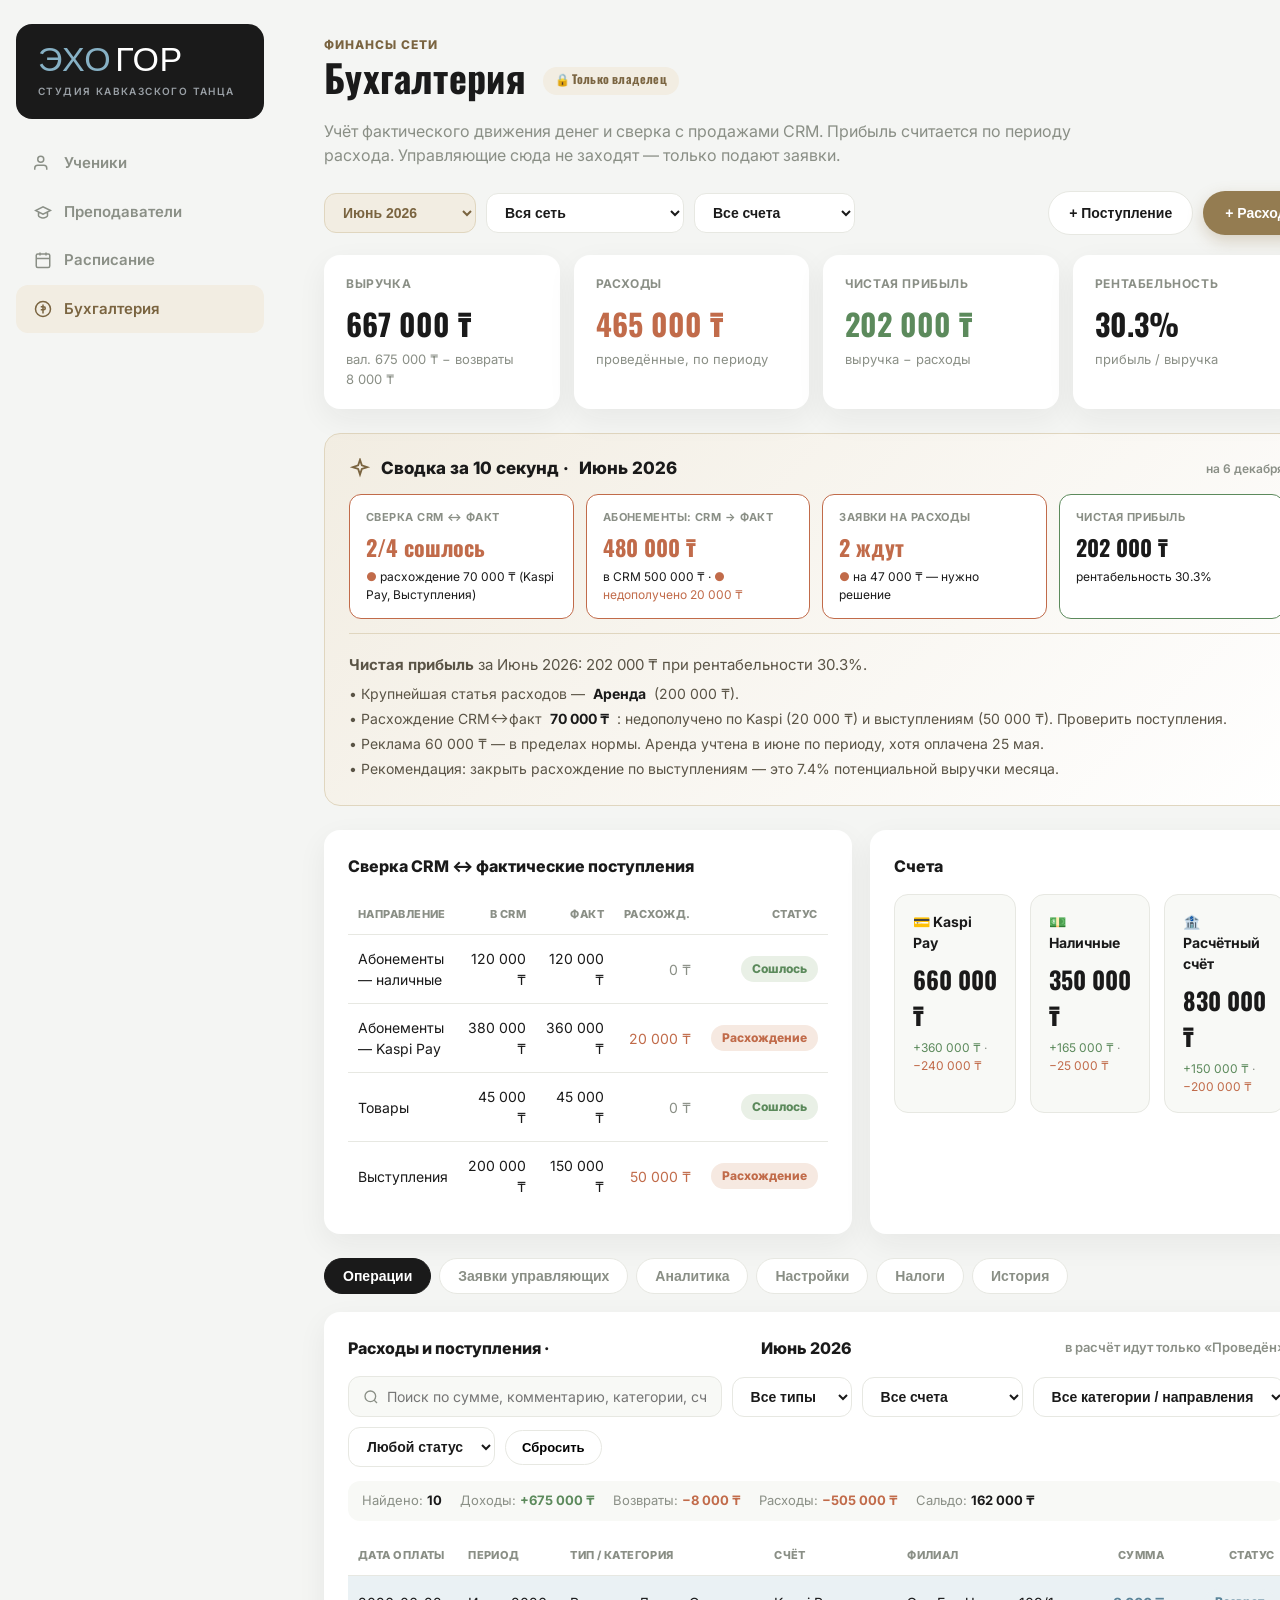
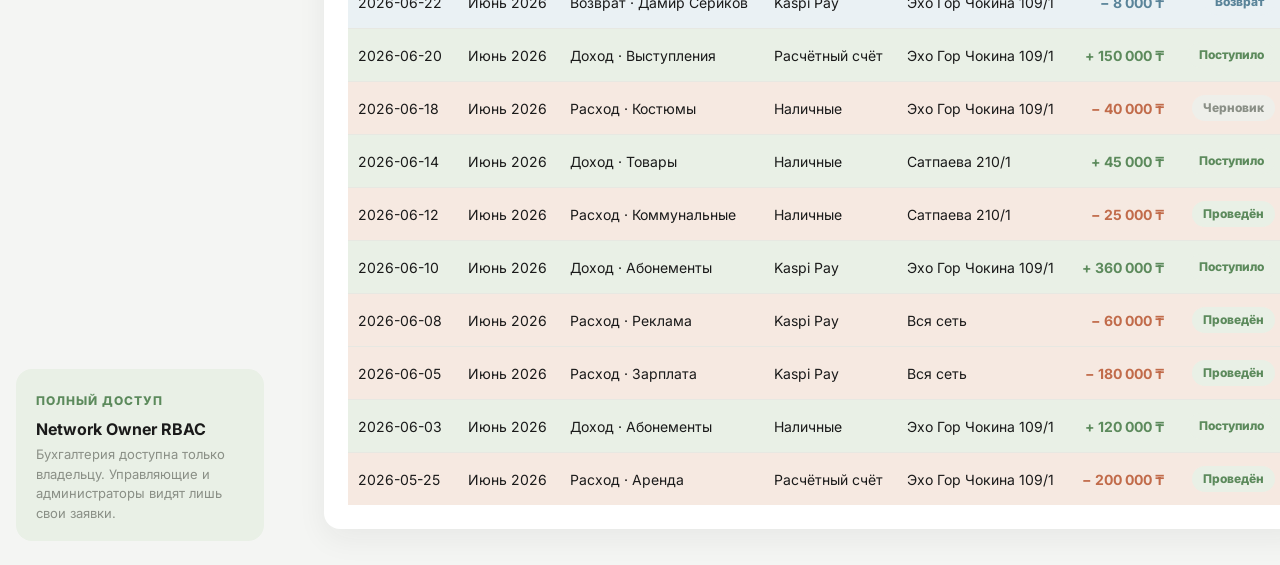
==== commit 5993004a: "Fix dark-theme controls: tabs, mode toggles, selects, search fields" ====
--- a/pages/accounting-echo-gor.html
+++ b/pages/accounting-echo-gor.html
@@ -160,7 +160,6 @@
 
   @media(max-width:900px){.side{display:none}.main{padding:22px 16px}h1{font-size:30px}.tiles{grid-template-columns:repeat(2,1fr)}.form-grid{grid-template-columns:1fr}}
 </style>
-  <link rel="stylesheet" href="../echo-gor-theme.css">
 </head>
 <body>
 <div class="app">
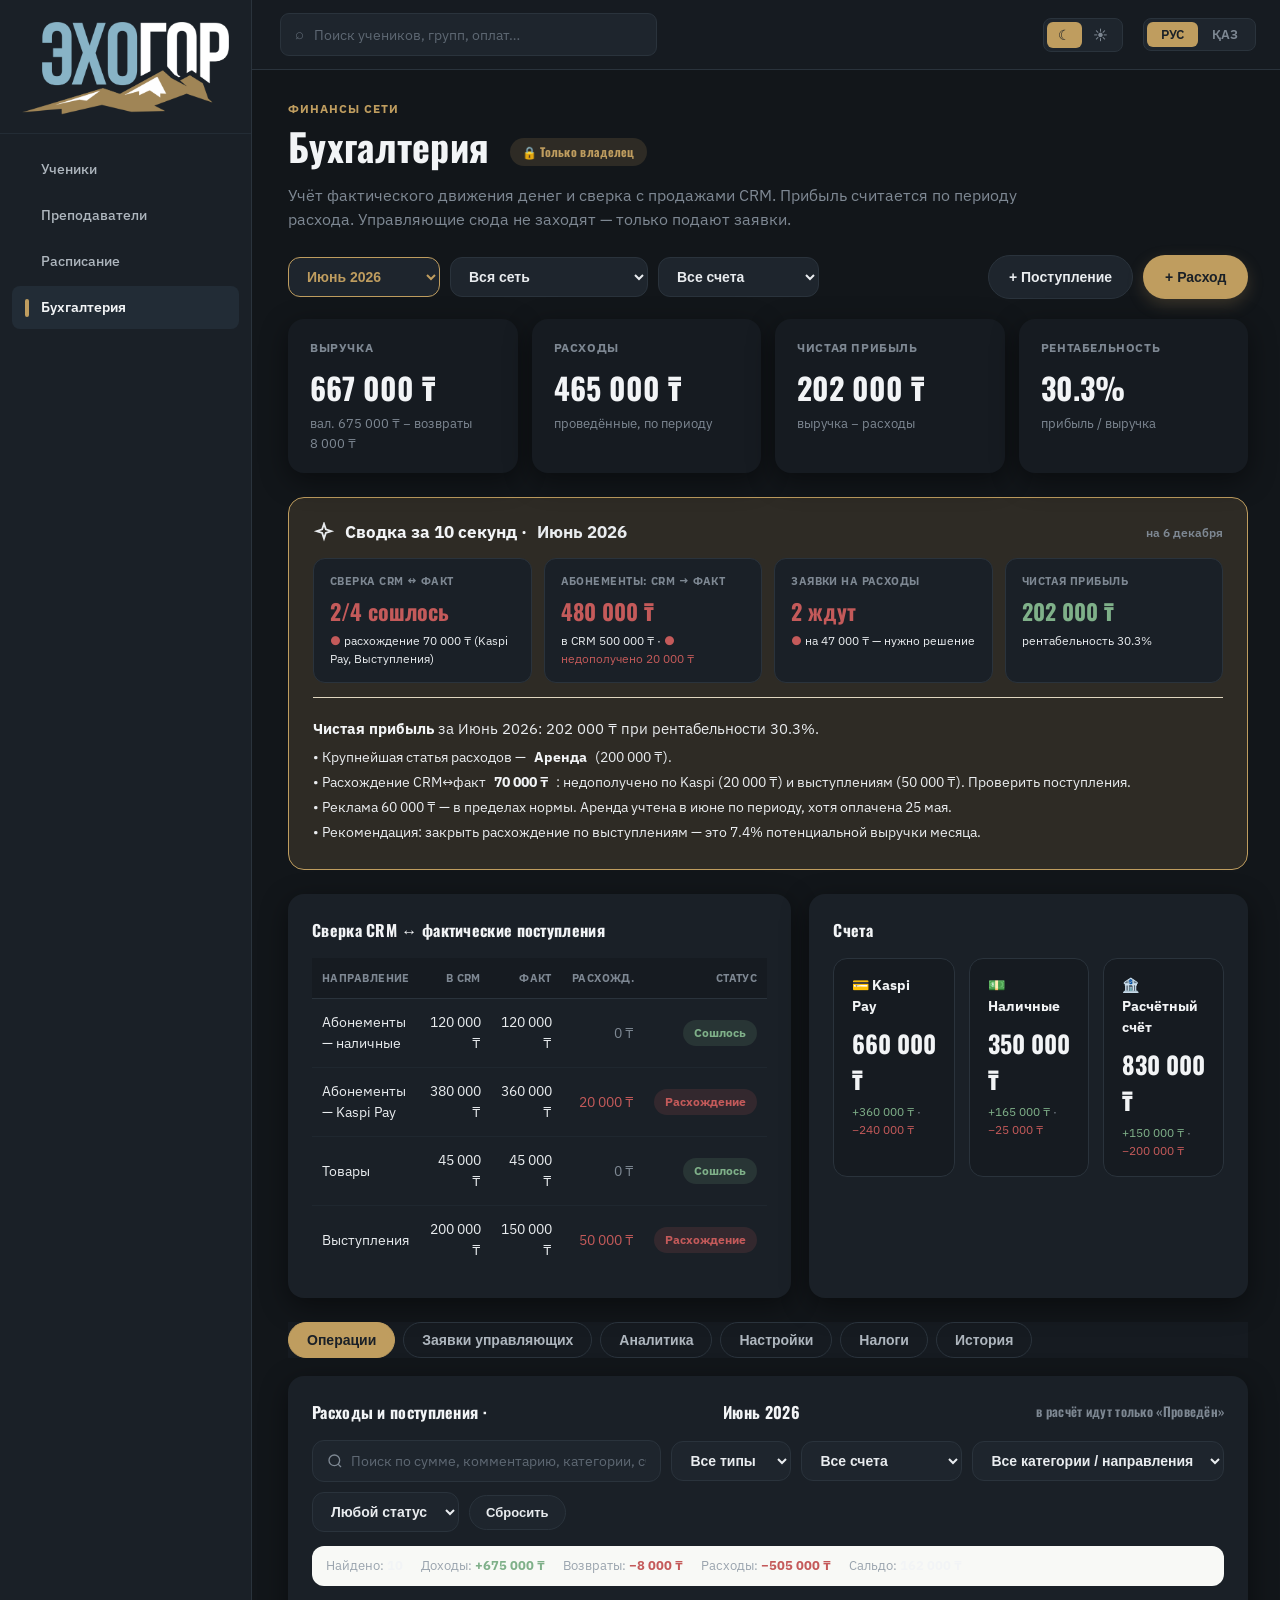
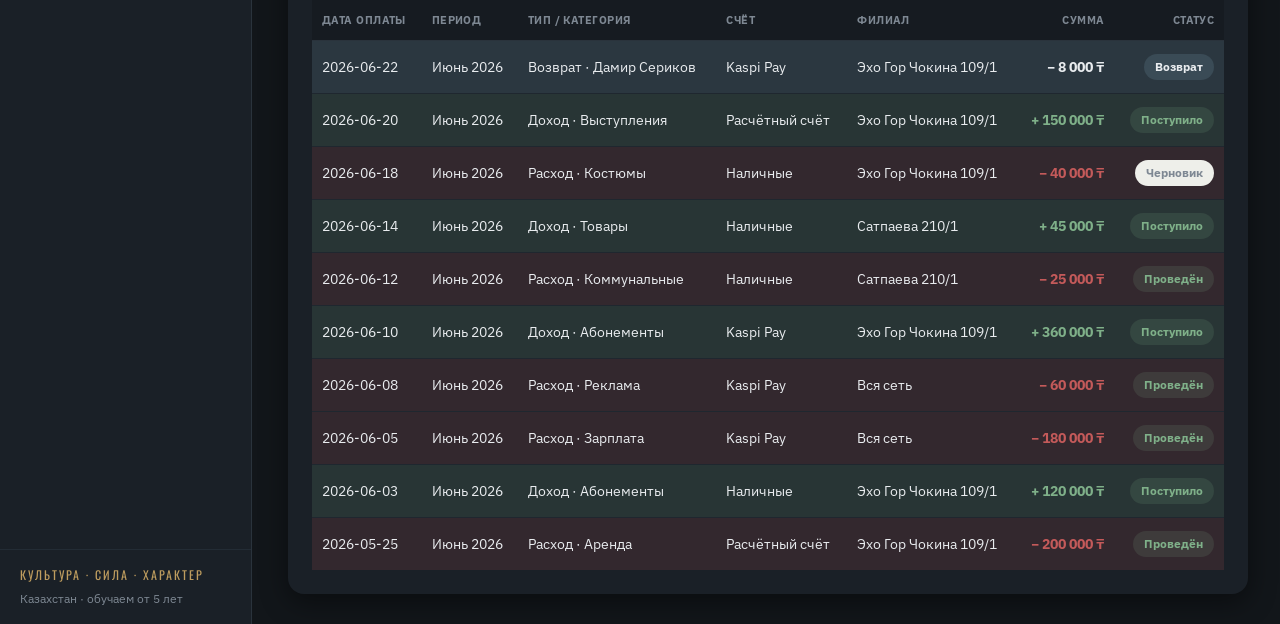
==== commit 586e2dac: "Fix dark-theme controls: tabs, mode toggles, selects, search fields" ====
--- a/pages/accounting-echo-gor.html
+++ b/pages/accounting-echo-gor.html
@@ -4,14 +4,50 @@
 <meta charset="UTF-8">
 <meta name="viewport" content="width=device-width, initial-scale=1.0">
 <title>Бухгалтерия — Эхо Гор CRM</title>
-<link href="https://fonts.googleapis.com/css2?family=Bebas+Neue&family=Oswald:wght@400;500;600;700&family=Inter:wght@400;500;600;700;800&display=swap" rel="stylesheet">
+<link rel="preconnect" href="https://fonts.googleapis.com"><link href="https://fonts.googleapis.com/css2?family=Oswald:wght@400;500;600;700&family=IBM+Plex+Sans:wght@400;500;600;700&family=Inter:wght@400;500;600;700;800&display=swap" rel="stylesheet">
 <style>
-  :root{
-    --bg:#F4F5F3; --card:#FFFFFF; --ink:#1A1A1A; --muted:#8A8F86;
-    --line:#E7E8E2; --gold:#947C51; --gold-soft:#F2EDE2; --gold-ink:#7A6440;
-    --green:#5C8A5C; --green-soft:#E9F0E6; --red:#C16B4A; --red-soft:#F6E9E1;
-    --blue:#87B1C5; --blue-soft:#EAF1F4; --blue-ink:#5A8499;
-    --shadow:0 10px 30px rgba(26,26,26,.06); --r:16px;
+  /* ===== ЭХО ГОР — система тем (день/ночь) ===== */
+  :root, [data-theme="night"]{
+    --bg:#12161A; --panel:#1A2027; --inset:#161B21; --control:#1E252D; --hover:#232D37;
+    --nav-active:#222C36; --border-c:#2A333C; --border2:#232C35; --row-border:#1F272F;
+    --chip:#232C35; --scrollbar:#2C353F;
+    --text:#E9ECEF; --heading:#F2F4F6; --text2:#AEB6BE; --text-muted:#9AA4AE;
+    --muted-c:#7E8893; --muted2:#6E7884; --faint:#5E6873;
+    --gold-c:#BF9D5F; --gold-deep:#947C51; --blue-c:#8FB8CC; --blue-deep:#5E8194;
+    --green-c:#7FB089; --red-c:#C45A5A; --on-gold:#1A2027;
+    --ok-bg:rgba(127,176,137,.14); --gold-bg:rgba(191,157,95,.16);
+    --red-bg2:rgba(196,90,90,.15); --blue-bg2:rgba(143,184,204,.15);
+    --shadow:0 8px 28px rgba(0,0,0,.45); --r:16px;
+  }
+  [data-theme="day"]{
+    --bg:#E8ECF1; --panel:#FFFFFF; --inset:#F1F4F7; --control:#F1F4F7; --hover:#EDF1F5;
+    --nav-active:#ECF0F4; --border-c:#DCE2E8; --border2:#E8ECF1; --row-border:#EEF1F4;
+    --chip:#EDF1F5; --scrollbar:#CCD4DD;
+    --text:#222B33; --heading:#11171D; --text2:#46505B; --text-muted:#5C6772;
+    --muted-c:#6B7682; --muted2:#8A95A1; --faint:#A2ADB8;
+    --gold-c:#947C51; --gold-deep:#7E6840; --blue-c:#5E8194; --blue-deep:#3F5F73;
+    --green-c:#4F8A63; --red-c:#B14545; --on-gold:#FFFFFF;
+    --ok-bg:rgba(79,138,99,.13); --gold-bg:rgba(148,124,81,.15);
+    --red-bg2:rgba(177,69,69,.12); --blue-bg2:rgba(94,129,148,.14);
+    --shadow:0 4px 16px rgba(0,0,0,.1); --r:16px;
+  }
+  /* алиасы старых переменных файла -> тема */
+  :root, [data-theme]{
+    --card:var(--panel); --line:var(--border-c); --ink:var(--heading); --muted:var(--muted-c);
+    --gold:var(--gold-c); --gold-soft:var(--gold-bg); --gold-ink:var(--gold-c);
+    --green:var(--green-c); --green-soft:var(--ok-bg);
+    --red:var(--red-c); --red-soft:var(--red-bg2);
+    --blue:var(--blue-c); --blue-soft:var(--blue-bg2);
+    --purple:var(--gold-c); --purple-soft:var(--gold-bg);
+    --amber:var(--gold-c); --amber-soft:var(--gold-bg);
+  }
+
+  /* нейтрализованный старый :root — всё через тему */
+  :root, [data-theme]{
+    --card:var(--panel); --line:var(--border-c); --ink:var(--heading); --muted:var(--muted-c);
+    --gold:var(--gold-c); --gold-soft:var(--gold-bg); --gold-ink:var(--gold-c);
+    --green:var(--green-c); --green-soft:var(--ok-bg); --red:var(--red-c); --red-soft:var(--red-bg2);
+    --blue:var(--blue-c); --blue-soft:var(--blue-bg2); --purple:var(--gold-c); --purple-soft:var(--gold-bg);
   }
   *{box-sizing:border-box;margin:0;padding:0}
   body{font-family:'Inter','Oswald',-apple-system,BlinkMacSystemFont,'Segoe UI',Roboto,sans-serif;
@@ -159,29 +195,153 @@
   .toast.err .dot{background:var(--red)}
 
   @media(max-width:900px){.side{display:none}.main{padding:22px 16px}h1{font-size:30px}.tiles{grid-template-columns:repeat(2,1fr)}.form-grid{grid-template-columns:1fr}}
+
+  /* ===== ОБОЛОЧКА ДИЗАЙНА ===== */
+  body{font-family:'IBM Plex Sans','Inter',sans-serif !important;background:var(--bg);color:var(--text);transition:background .3s,color .3s}
+  h1,h2,h3,.brand-logo{font-family:'Oswald',sans-serif !important;color:var(--heading) !important;letter-spacing:.3px !important}
+  .app{display:flex;min-height:100vh}
+  .side{width:252px !important;flex-shrink:0;padding:0 !important;background:var(--panel);border-right:1px solid var(--border-c);display:flex;flex-direction:column;gap:0 !important}
+  .eg-logo-box{padding:22px 22px 18px;border-bottom:1px solid var(--border2)}
+  .eg-logo-box img{width:100%;display:block}
+  .nav{flex:1;padding:14px 12px;display:flex;flex-direction:column;gap:3px}
+  .nav a{display:flex;align-items:center;gap:12px;padding:11px 13px !important;border-radius:8px !important;color:var(--text2) !important;text-decoration:none;font-weight:500 !important;font-size:14px !important;transition:background .15s}
+  .nav a .navbar{width:4px;height:18px;border-radius:3px;background:transparent;flex:none}
+  .nav a:hover{background:var(--hover) !important}
+  .nav a.active{background:var(--nav-active) !important;color:var(--heading) !important;font-weight:600 !important}
+  .nav a.active .navbar{background:var(--gold-c)}
+  .nav a svg{width:18px;height:18px;flex-shrink:0;opacity:.85}
+  .eg-values{padding:16px 20px;border-top:1px solid var(--border2)}
+  .eg-values .vl{font-family:'Oswald',sans-serif;font-size:12px;letter-spacing:2px;color:var(--gold-c);text-transform:uppercase;margin-bottom:6px}
+  .eg-values .sub{font-size:12px;color:var(--muted2);line-height:1.5}
+  .rbac,.brand,.intro{display:none !important}
+  .main{flex:1;padding:0 !important;max-width:none !important;display:flex;flex-direction:column;background:var(--bg)}
+  .eg-topbar{height:70px;flex:none;background:var(--inset);border-bottom:1px solid var(--border-c);display:flex;align-items:center;gap:20px;padding:0 28px}
+  .eg-search{flex:1;max-width:420px;display:flex;align-items:center;gap:10px;background:var(--control);border:1px solid var(--border-c);border-radius:9px;padding:9px 14px}
+  .eg-search span{color:var(--faint);font-size:15px}
+  .eg-search input{flex:1;background:transparent;border:none;outline:none;color:var(--text);font-family:inherit;font-size:14px}
+  .eg-spacer{flex:1}
+  .eg-toggle{display:flex;align-items:center;background:var(--control);border:1px solid var(--border-c);border-radius:8px;padding:3px}
+  .eg-toggle div{padding:6px 11px;border-radius:6px;font-size:14px;cursor:pointer;line-height:1;color:var(--muted-c)}
+  .eg-toggle div.on{background:var(--gold-c);color:var(--on-gold)}
+  .eg-toggle.lang div{padding:6px 14px;font-size:13px;font-weight:600}
+  .eg-content{flex:1;padding:30px 36px;max-width:1500px;overflow-x:hidden}
+  /* перекраска компонентов под тему */
+  .card,.panel,.box,.tcard,.modal,.sheet,.drawer{background:var(--panel) !important;border-color:var(--border-c) !important;color:var(--text)}
+  select,input,textarea,.colcfg-btn,.btn-ghost{background:var(--control) !important;color:var(--text) !important;border-color:var(--border-c) !important}
+  select.month,select.period{background:var(--gold-bg) !important;border-color:var(--gold-c) !important;color:var(--gold-c) !important}
+  table thead th{background:var(--inset) !important;color:var(--muted-c) !important;border-bottom-color:var(--border-c) !important}
+  table td{border-color:var(--row-border) !important;color:var(--text)}
+  table tr:hover td{background:var(--hover) !important}
+  .lead{color:var(--muted-c) !important}
+  ::-webkit-scrollbar{width:10px;height:10px}::-webkit-scrollbar-thumb{background:var(--scrollbar);border-radius:5px}
+  /* ===== КОНТРАСТ И ИКОНКИ ===== */
+  .app .tile .val,.app .kpi .v,.app .v,.app .stat-v,.app .num,.app .big{color:var(--heading) !important}
+  .kpi .k,.k,.tile .lbl,.tile .sub,.app .sub{color:var(--muted-c) !important}
+  b,strong{color:var(--heading)}
+  .sal-hero,.hero,.month-hero,#tomBanner,.tom-banner{background:var(--gold-bg) !important;border-color:var(--gold-c) !important;color:var(--text) !important}
+  .sal-hero .nm,.hero .nm,#tomBanner .nm,.tom-banner .nm,.info .nm{color:var(--heading) !important}
+  #tomBanner .elbl,.tom-banner .elbl,.elbl{color:var(--gold-c) !important}
+  #tomBanner .crown,.tom-banner .crown,.crown{background:var(--gold-c) !important;color:var(--on-gold) !important}
+  .btn-gold,.btn-primary,button.primary,.add-btn,.btn-add{background:var(--gold-c) !important;color:var(--on-gold) !important;border-color:var(--gold-c) !important}
+  .ava,.avatar,.tcard-ava,.teacher-ava{background:var(--chip) !important;color:var(--text-muted) !important}
+  .badge,.chip,.tag,.pill{border-color:var(--border-c)}
+  [data-theme="night"] select.month,[data-theme="night"] select.period{color:var(--gold-c) !important}
+  /* AI-блок сводки под тему */
+  .ai-box{background:var(--gold-bg) !important;border-color:var(--gold-c) !important}
+  .ai-box .ttl{color:var(--heading) !important}
+  .ai-box .ttl svg{color:var(--gold-c) !important}
+  .ai-box p,.ai-box .pt{color:var(--text) !important}
+  .ai-box .pt b,.ai-box p b{color:var(--heading) !important}
+  .ai-box .dg{background:var(--panel) !important;border-color:var(--border-c) !important}
+  .ai-box .dg .dl{color:var(--muted-c) !important}
+  .ai-box .dg .dv{color:var(--heading) !important}
+  .ai-box .dg.ok .dv{color:var(--green-c) !important}
+  .ai-box .dg.warn .dv{color:var(--red-c) !important}
+  /* ===== ФИНАЛЬНАЯ ДОЗАЧИСТКА КОНТРАСТА (все вкладки) ===== */
+  /* любые заголовки внутри карточек/модалок — читаемы */
+  .card h1,.card h2,.card h3,.card h4,.panel h3,.box h3,.sheet h2,.sheet h3,.modal h2,.modal h3,
+  .drawer h2,.drawer h3,h2,h3,h4{color:var(--heading) !important}
+  /* модалки целиком под тему: оверлей, тело, шапка */
+  .overlay,.modal-overlay,.backdrop{background:rgba(8,11,15,.62) !important}
+  .sheet,.modal,.modal-box,.drawer,.dialog,.popup,.sheet-body,.modal-body{background:var(--panel) !important;color:var(--text) !important}
+  .sheet-head,.modal-head,.drawer-head,.dialog-head{background:var(--inset) !important;border-bottom:1px solid var(--border-c) !important}
+  .sheet-head h2,.modal-head h2,.drawer-head h2{color:var(--heading) !important}
+  .close,.modal-close,.sheet-close{background:var(--control) !important;color:var(--text-muted) !important}
+  /* карточки счетов и любые светлые подложки */
+  .acc,.account-card,.subcard,.inner-card,.tile,.kpi,.stat,.mini,.cell-card,.list-card,.lesson,.event{background:var(--inset) !important;border-color:var(--border-c) !important}
+  .acc .nm,.acc .bal,.account-card .nm,.account-card .bal{color:var(--heading) !important}
+  /* поля ввода и метки в модалках */
+  .field label,.form label,label{color:var(--muted-c) !important}
+  .field input,.field select,.field textarea,.form input,.form select,.form textarea,input,select,textarea{background:var(--control) !important;color:var(--text) !important;border-color:var(--border-c) !important}
+  input::placeholder,textarea::placeholder{color:var(--faint) !important}
+  /* hero/баннер/summary светлые подложки -> золотая тема */
+  .sal-hero,.hero,.month-hero,#tomBanner,.tom-banner,.ai-box,.summary-box,.notice,.banner,.fine-summary,.sum-box{background:var(--gold-bg) !important;border-color:var(--gold-c) !important}
+  .sal-hero *,.hero *,.ai-box *,.summary-box *,.banner *,.fine-summary *{color:var(--text)}
+  .sal-hero b,.hero b,.ai-box b,.summary-box b,.banner b,.fine-summary b,
+  .sal-hero .nm,.hero .nm,.ai-box .nm,.fine-summary .big,.sum-box .big{color:var(--heading) !important}
+  .ai-box .ttl,.summary-box .ttl{color:var(--heading) !important}
+  /* крупные суммы/числа на любой подложке */
+  .big,.amount,.sum-val,.total,.fine-amount,.v,.val,.num{color:var(--heading) !important}
+  /* строки списков под тему */
+  .row,.drow,.item-row,.list-row,.lrow{border-color:var(--row-border) !important;color:var(--text)}
+  .row:hover,.drow:hover,.list-row:hover{background:var(--hover) !important}
+  /* любой захардкоженный белый фон внутри контента */
+  .eg-content [style*="background:#fff"],.eg-content [style*="background:#FFF"]{background:var(--panel) !important}
+  /* ===== КОНТРОЛЫ ПОД ТЕМУ (кнопки/селекты/таблетки/поля) ===== */
+  .btn-ghost,.icn-btn,.nav-week button,.date-pill,.modes,.seg,.vtab,
+  .mode-btn,.view-mode,.tab,.pill-btn,.colcfg-btn,.btn-customize,.btn-sm,
+  select,.fsel,.search,.search-box,.f input,.f select,
+  .field input,.field select,.field textarea,
+  input[type=text],input[type=search],input[type=number],input[type=date],textarea{
+    background:var(--control) !important;color:var(--text) !important;border-color:var(--border-c) !important;
+  }
+  .modes,.seg-wrap,.tabs,.vtabs{background:var(--inset) !important}
+  /* активные таблетки/режимы — золотой акцент */
+  .modes .active,.mode-btn.active,.view-mode.active,.seg.active,.vtab.active,.tab.active,
+  .modes button.on,.seg.on{background:var(--gold-c) !important;color:var(--on-gold) !important;border-color:var(--gold-c) !important}
+  /* неактивные таблетки в группе */
+  .modes button,.seg,.vtab,.tab{color:var(--text2) !important;background:transparent !important}
+  .modes button.active,.vtab.active,.seg.active,.tab.active{background:var(--gold-c) !important;color:var(--on-gold) !important}
+  /* поля поиска с иконкой */
+  .search,.search-box,.ops-search,.eg-search{background:var(--control) !important;border-color:var(--border-c) !important}
+  .search input,.search-box input,.ops-search input{background:transparent !important;color:var(--text) !important}
+  input::placeholder,textarea::placeholder{color:var(--faint) !important}
+  /* «Сбросить» и вторичные белые кнопки */
+  .btn-sm,.reset-btn,.btn-reset{background:var(--control) !important;color:var(--text) !important;border-color:var(--border-c) !important}
+  /* заголовки внутри карточек/секций */
+  .card h3,.panel h3,.box h3,.sec-title,.block-title,.list-title{color:var(--heading) !important}
+  /* итоговая строка (Найдено/Доходы/Расходы/Сальдо) */
+  .ops-summary,.summary-row,.totals{color:var(--text-muted) !important}
+  .ops-summary b,.summary-row b{color:var(--heading) !important}
+  .ops-summary .in{color:var(--green-c) !important}.ops-summary .out{color:var(--red-c) !important}
+  /* select со стрелками (нативные) — тёмный фон в тёмной теме */
+  [data-theme="night"] select{background-color:#1E252D !important;color:#E9ECEF !important}
 </style>
 </head>
-<body>
+<body data-theme="night">
 <div class="app">
-  <aside class="side">
-    <div class="brand">
-      <div class="brand-logo"><span class="b-echo">ЭХО</span><span class="b-gor">ГОР</span></div>
-      <div class="brand-sub">Студия кавказского танца</div>
-    </div>
+    <aside class="side">
+    <div class="eg-logo-box"><img id="egLogo" src="[data-uri]" alt="Эхо Гор"></div>
     <nav class="nav">
-      <a href="../index.html"><svg fill="none" stroke="currentColor" stroke-width="2" viewBox="0 0 24 24"><path d="M17 21v-2a4 4 0 0 0-4-4H5a4 4 0 0 0-4 4v2M9 11a4 4 0 1 0 0-8 4 4 0 0 0 0 8z"/></svg>Ученики</a>
-      <a href="teachers-echo-gor.html"><svg fill="none" stroke="currentColor" stroke-width="2" viewBox="0 0 24 24"><path d="M22 10L12 5 2 10l10 5 10-5zM6 12v5c0 1 3 3 6 3s6-2 6-3v-5"/></svg>Преподаватели</a>
-      <a href="schedule-echo-gor.html"><svg fill="none" stroke="currentColor" stroke-width="2" viewBox="0 0 24 24"><rect x="3" y="4" width="18" height="18" rx="2"/><path d="M16 2v4M8 2v4M3 10h18"/></svg>Расписание</a>
-      <a class="active"><svg fill="none" stroke="currentColor" stroke-width="2" viewBox="0 0 24 24"><circle cx="12" cy="12" r="10"/><path d="M12 6v12M9 9h4a2 2 0 0 1 0 4H9"/></svg>Бухгалтерия</a>
+      <a href="../index.html"><span class="navbar"></span>Ученики</a>
+      <a href="teachers-echo-gor.html"><span class="navbar"></span>Преподаватели</a>
+      <a href="schedule-echo-gor.html"><span class="navbar"></span>Расписание</a>
+      <a href="accounting-echo-gor.html" class="active"><span class="navbar"></span>Бухгалтерия</a>
     </nav>
-    <div class="rbac">
-      <span class="tag">Полный доступ</span>
-      <b>Network Owner RBAC</b>
-      <p>Бухгалтерия доступна только владельцу. Управляющие и администраторы видят лишь свои заявки.</p>
+    <div class="eg-values">
+      <div class="vl">Культура · Сила · Характер</div>
+      <div class="sub">Казахстан · обучаем от 5 лет</div>
     </div>
   </aside>
-
   <main class="main">
+    <div class="eg-topbar">
+      <div class="eg-search"><span>⌕</span><input placeholder="Поиск учеников, групп, оплат…"></div>
+      <div class="eg-spacer"></div>
+      <div class="eg-toggle" id="themeToggle"><div class="on" onclick="egTheme('night')" title="Ночь">☾</div><div onclick="egTheme('day')" title="День">☀</div></div>
+      <div class="eg-toggle lang" id="langToggle"><div class="on" onclick="egLang('ru')">РУС</div><div onclick="egLang('kz')">ҚАЗ</div></div>
+    </div>
+    <div class="eg-content">
+
     <div class="eyebrow">Финансы сети</div>
     <h1>Бухгалтерия <span class="owner-tag">🔒 Только владелец</span></h1>
     <p class="lead">Учёт фактического движения денег и сверка с продажами CRM. Прибыль считается по периоду расхода. Управляющие сюда не заходят — только подают заявки.</p>
@@ -195,8 +355,8 @@
         <select id="fAccount" onchange="render()"><option value="">Все счета</option><option>Kaspi Pay</option><option>Наличные</option><option>Расчётный счёт</option></select>
       </div>
       <div style="display:flex;gap:10px;flex-wrap:wrap">
-        <button class="btn-ghost" onclick="openIncome()">+ Поступление</button>
-        <button class="btn-gold" onclick="openExpense()">+ Расход</button>
+        <button class="btn-ghost" onclick="openInc()">+ Поступление</button>
+        <button class="btn-gold" onclick="openExp()">+ Расход</button>
       </div>
     </div>
 
@@ -318,7 +478,7 @@
         <table><thead><tr><th>Дата и время</th><th>Кто</th><th>Действие</th><th>Детали</th></tr></thead><tbody id="histBody"></tbody></table>
       </div>
     </div>
-  </main>
+  </div></main>
 </div>
 
 <!-- EXPENSE MODAL -->
@@ -956,5 +1116,22 @@
 /* ===== INIT ===== */
 render();
 </script>
+
+<script>
+(function(){
+  var DAY='[data-uri]';
+  var NIGHT=document.getElementById('egLogo')?document.getElementById('egLogo').src:'';
+  window.egTheme=function(t){
+    document.body.setAttribute('data-theme',t);
+    var tg=document.getElementById('themeToggle').children;
+    tg[0].classList.toggle('on',t==='night');tg[1].classList.toggle('on',t==='day');
+    var lg=document.getElementById('egLogo'); if(lg) lg.src=(t==='day')?DAY:NIGHT;
+  };
+  window.egLang=function(l){
+    var lg=document.getElementById('langToggle').children;
+    lg[0].classList.toggle('on',l==='ru');lg[1].classList.toggle('on',l==='kz');
+  };
+})();
+</script>
 </body>
 </html>
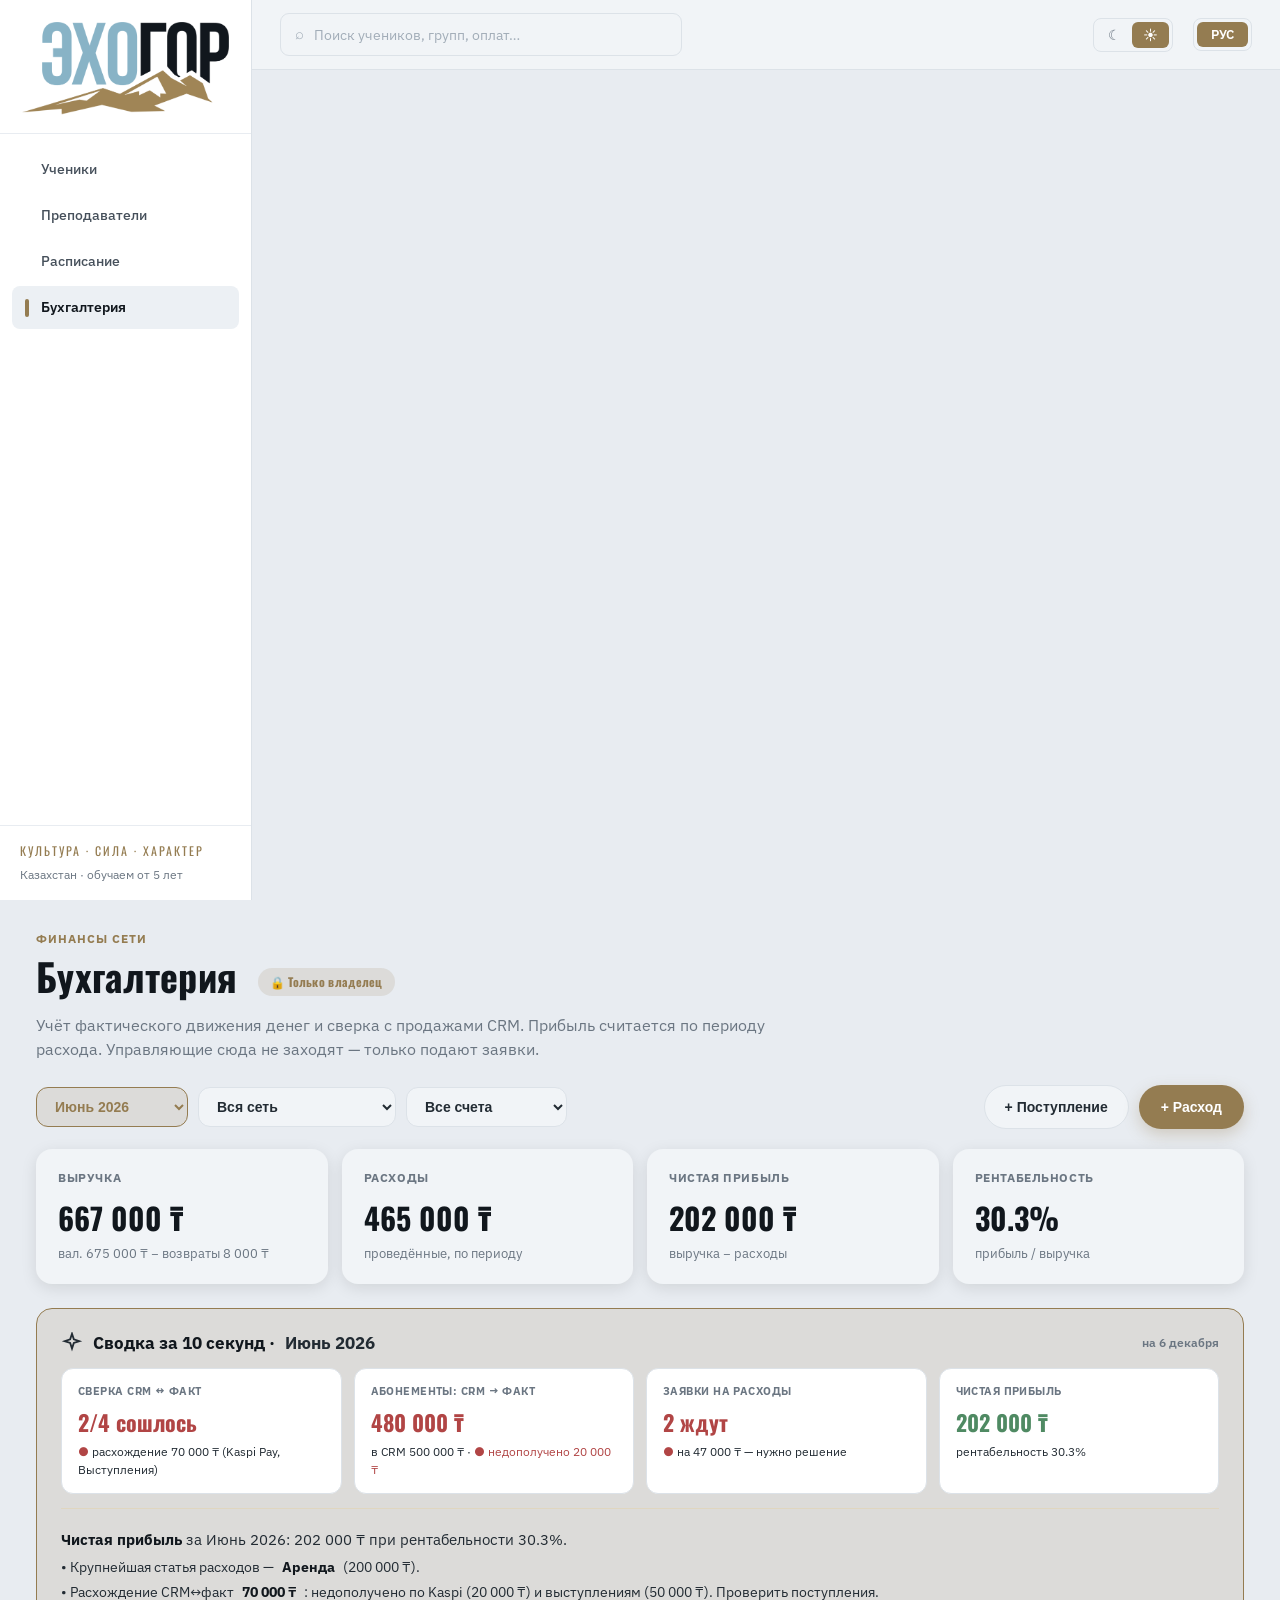
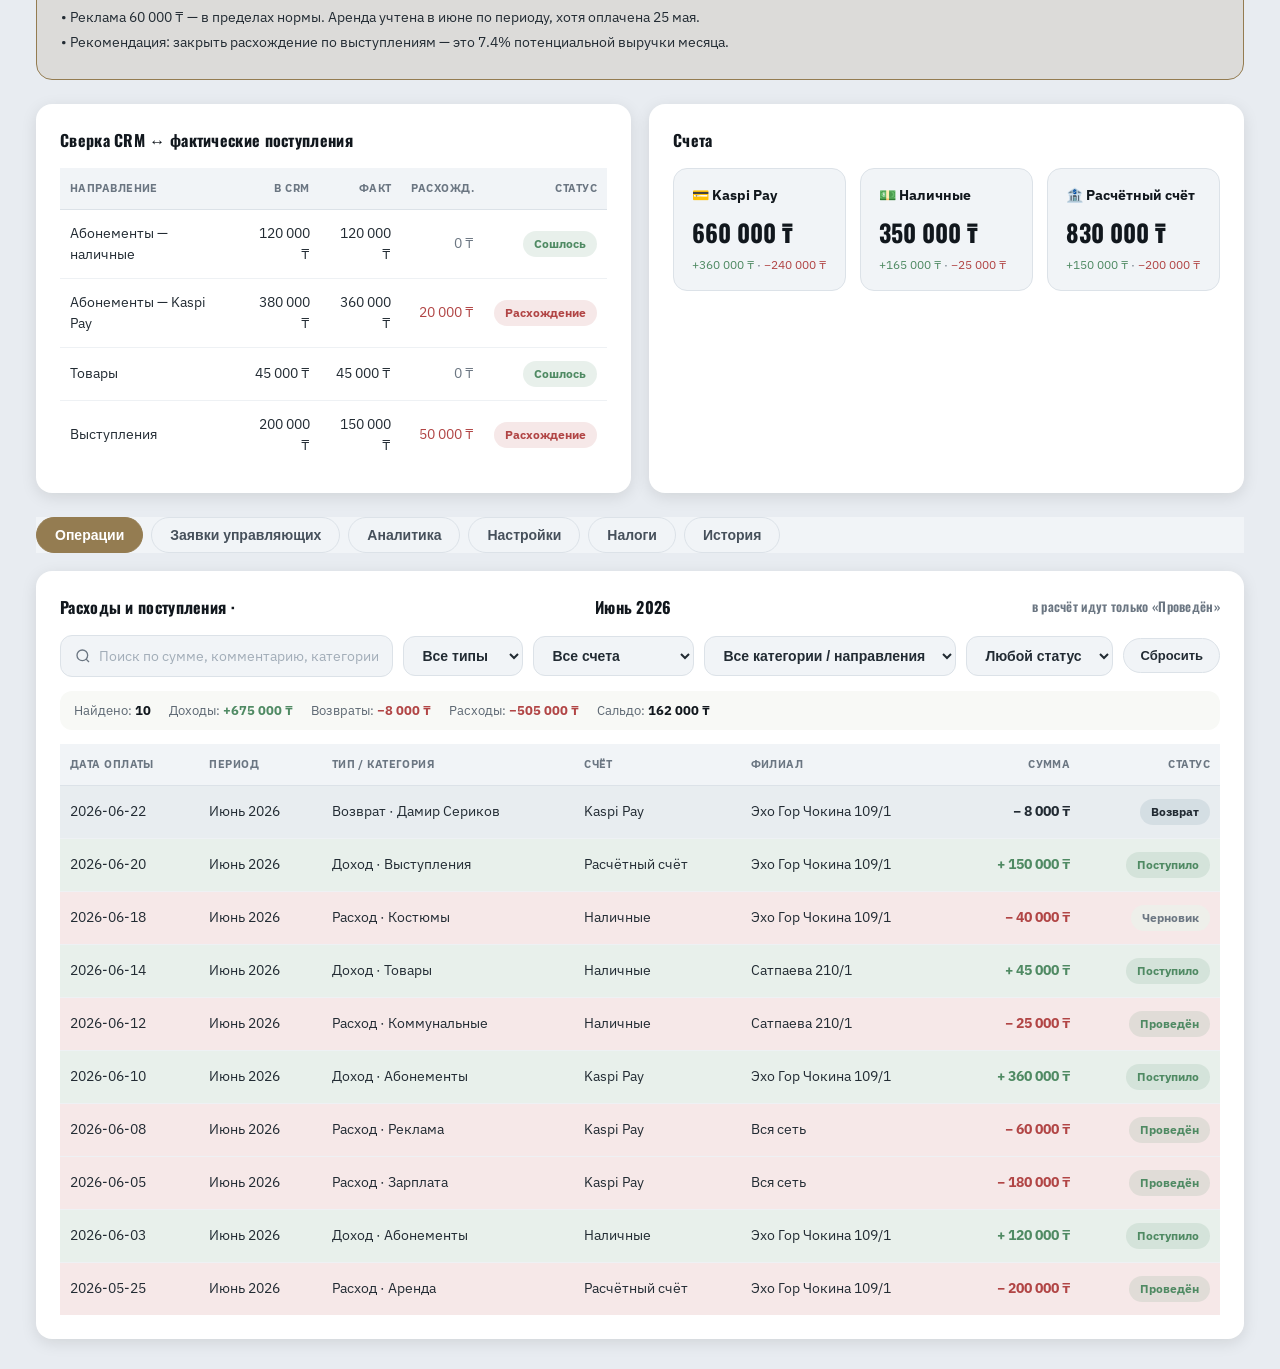
==== commit a80b406e: "Light theme default, remove Kazakh, persist theme across tabs via localStorage" ====
--- a/pages/accounting-echo-gor.html
+++ b/pages/accounting-echo-gor.html
@@ -318,7 +318,7 @@
   [data-theme="night"] select{background-color:#1E252D !important;color:#E9ECEF !important}
 </style>
 </head>
-<body data-theme="night">
+<body data-theme="day">
 <div class="app">
     <aside class="side">
     <div class="eg-logo-box"><img id="egLogo" src="[data-uri]" alt="Эхо Гор"></div>
@@ -337,8 +337,9 @@
     <div class="eg-topbar">
       <div class="eg-search"><span>⌕</span><input placeholder="Поиск учеников, групп, оплат…"></div>
       <div class="eg-spacer"></div>
-      <div class="eg-toggle" id="themeToggle"><div class="on" onclick="egTheme('night')" title="Ночь">☾</div><div onclick="egTheme('day')" title="День">☀</div></div>
-      <div class="eg-toggle lang" id="langToggle"><div class="on" onclick="egLang('ru')">РУС</div><div onclick="egLang('kz')">ҚАЗ</div></div>
+      <div class="eg-toggle" id="themeToggle"><div onclick="egTheme('night')" title="Ночь">☾</div><div class="on" onclick="egTheme('day')" title="День">☀</div></div>
+      <div class="eg-toggle lang" id="langToggle"><div class="on">РУС</div></div>
+      </div>
     </div>
     <div class="eg-content">
 
@@ -1122,15 +1123,19 @@
   var DAY='[data-uri]';
   var NIGHT=document.getElementById('egLogo')?document.getElementById('egLogo').src:'';
   window.egTheme=function(t){
+    try{localStorage.setItem('eg-theme',t);}catch(e){}
+    applyTheme(t);
+  };
+  function applyTheme(t){
     document.body.setAttribute('data-theme',t);
-    var tg=document.getElementById('themeToggle').children;
-    tg[0].classList.toggle('on',t==='night');tg[1].classList.toggle('on',t==='day');
+    var tg=document.getElementById('themeToggle');
+    if(tg){tg.children[0].classList.toggle('on',t==='night');tg.children[1].classList.toggle('on',t==='day');}
     var lg=document.getElementById('egLogo'); if(lg) lg.src=(t==='day')?DAY:NIGHT;
-  };
-  window.egLang=function(l){
-    var lg=document.getElementById('langToggle').children;
-    lg[0].classList.toggle('on',l==='ru');lg[1].classList.toggle('on',l==='kz');
-  };
+  }
+  // применяем сохранённую тему при загрузке (дефолт — день)
+  var saved='day';
+  try{saved=localStorage.getItem('eg-theme')||'day';}catch(e){}
+  applyTheme(saved);
 })();
 </script>
 </body>
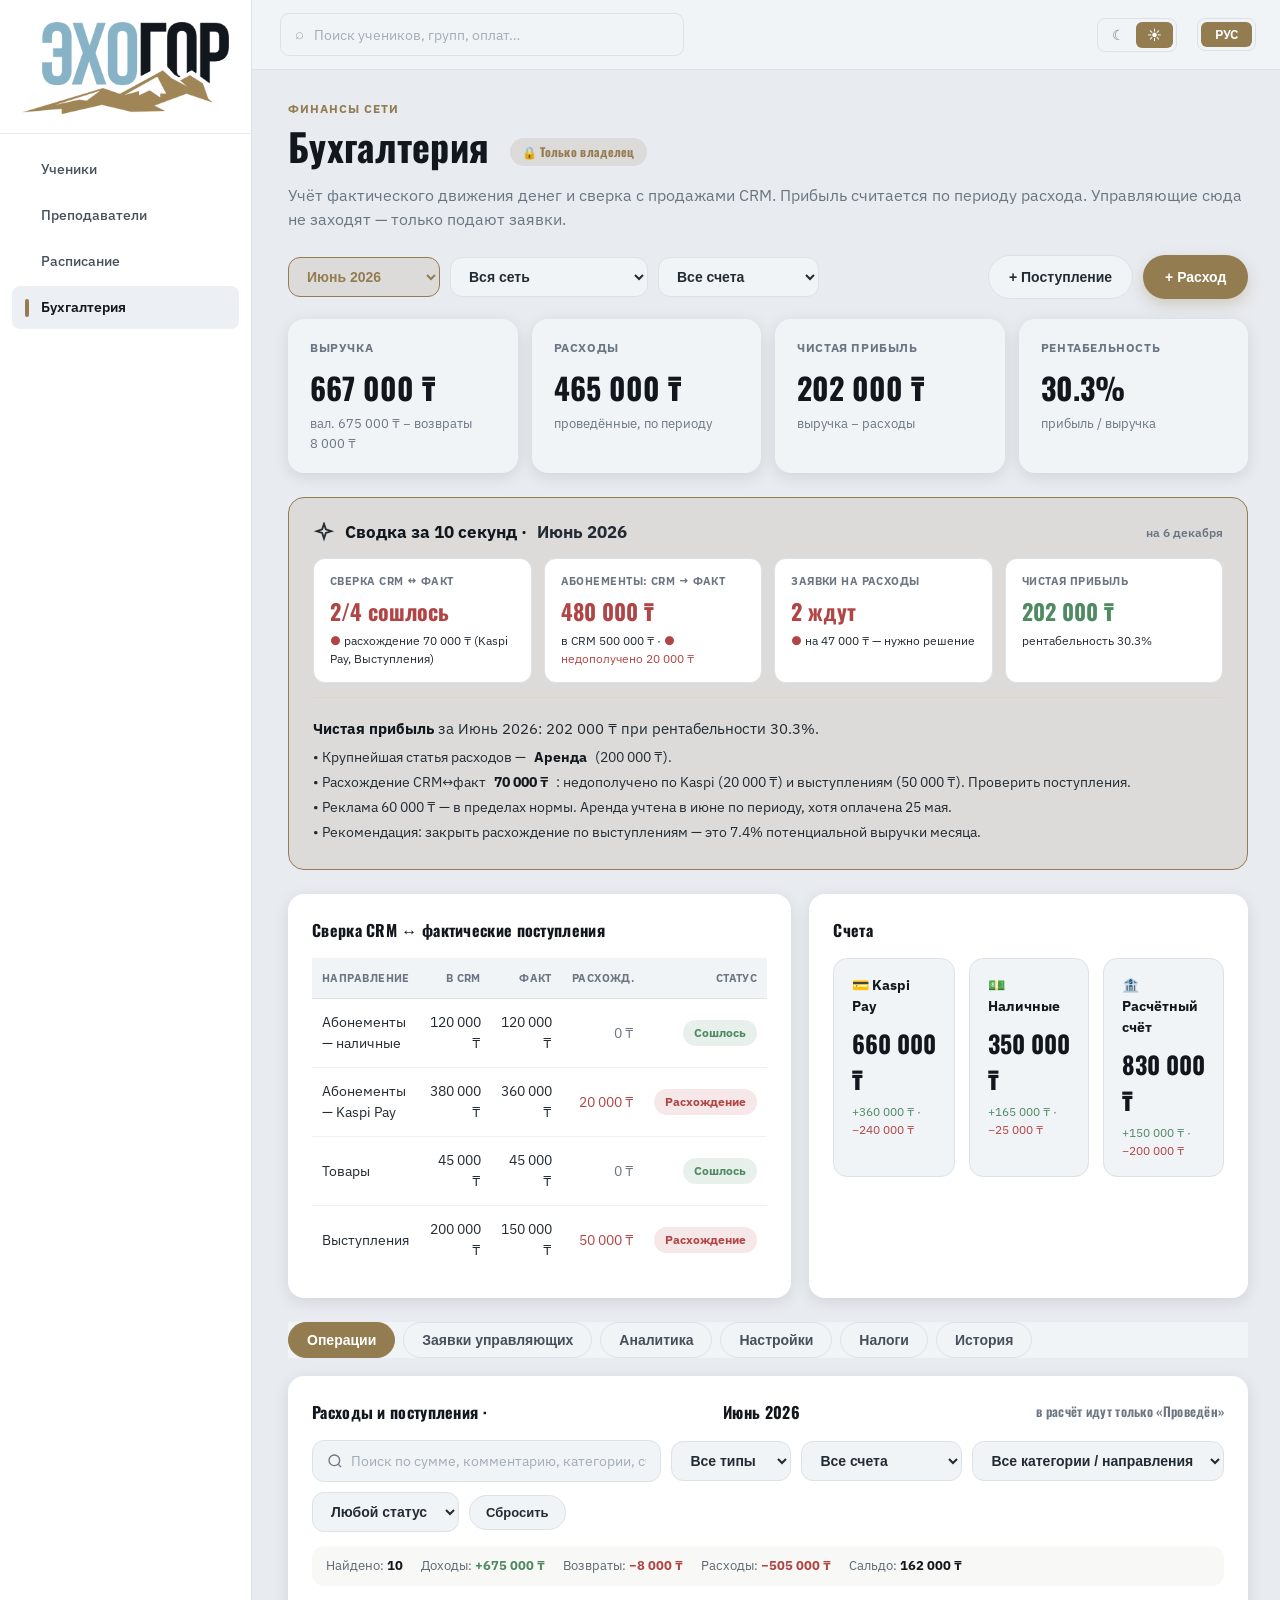
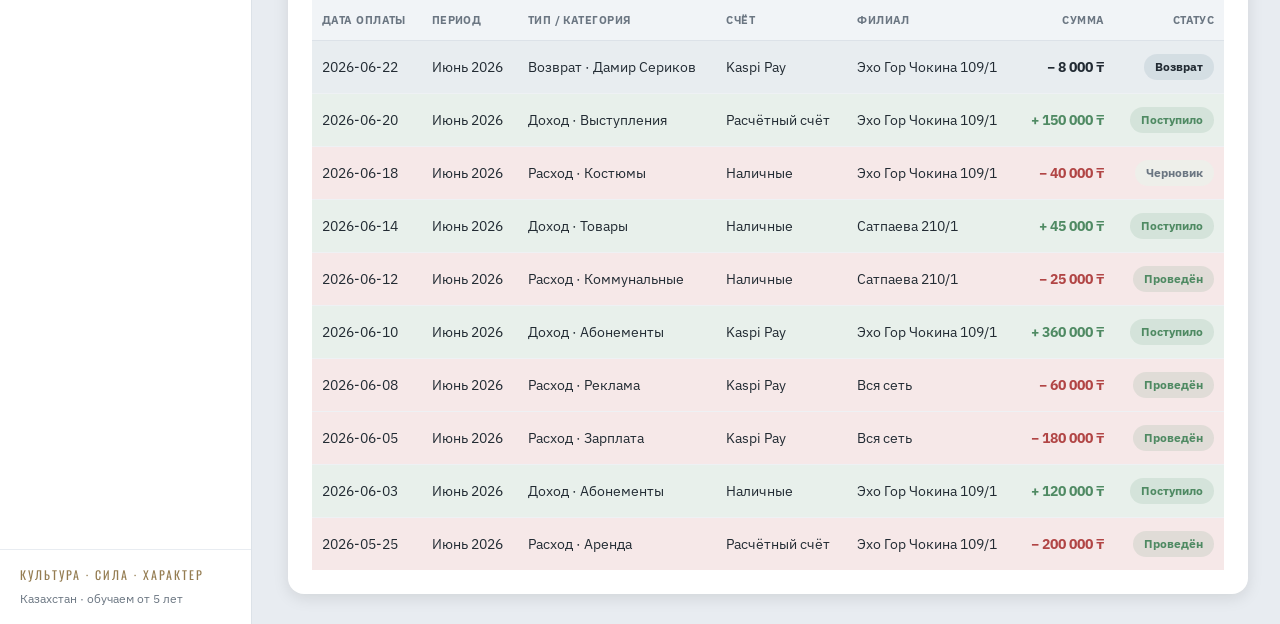
==== commit 4f77069a: "Fix layout: remove stray div that ejected content out of main" ====
--- a/pages/accounting-echo-gor.html
+++ b/pages/accounting-echo-gor.html
@@ -224,7 +224,8 @@
   .eg-toggle div{padding:6px 11px;border-radius:6px;font-size:14px;cursor:pointer;line-height:1;color:var(--muted-c)}
   .eg-toggle div.on{background:var(--gold-c);color:var(--on-gold)}
   .eg-toggle.lang div{padding:6px 14px;font-size:13px;font-weight:600}
-  .eg-content{flex:1;padding:30px 36px;max-width:1500px;overflow-x:hidden}
+  .eg-content{flex:1;width:100%;min-width:0;padding:30px 36px;overflow-x:hidden;box-sizing:border-box}
+  .eg-content>*{max-width:1280px;margin-left:auto;margin-right:auto}
   /* перекраска компонентов под тему */
   .card,.panel,.box,.tcard,.modal,.sheet,.drawer{background:var(--panel) !important;border-color:var(--border-c) !important;color:var(--text)}
   select,input,textarea,.colcfg-btn,.btn-ghost{background:var(--control) !important;color:var(--text) !important;border-color:var(--border-c) !important}
@@ -340,7 +341,6 @@
       <div class="eg-toggle" id="themeToggle"><div onclick="egTheme('night')" title="Ночь">☾</div><div class="on" onclick="egTheme('day')" title="День">☀</div></div>
       <div class="eg-toggle lang" id="langToggle"><div class="on">РУС</div></div>
       </div>
-    </div>
     <div class="eg-content">
 
     <div class="eyebrow">Финансы сети</div>
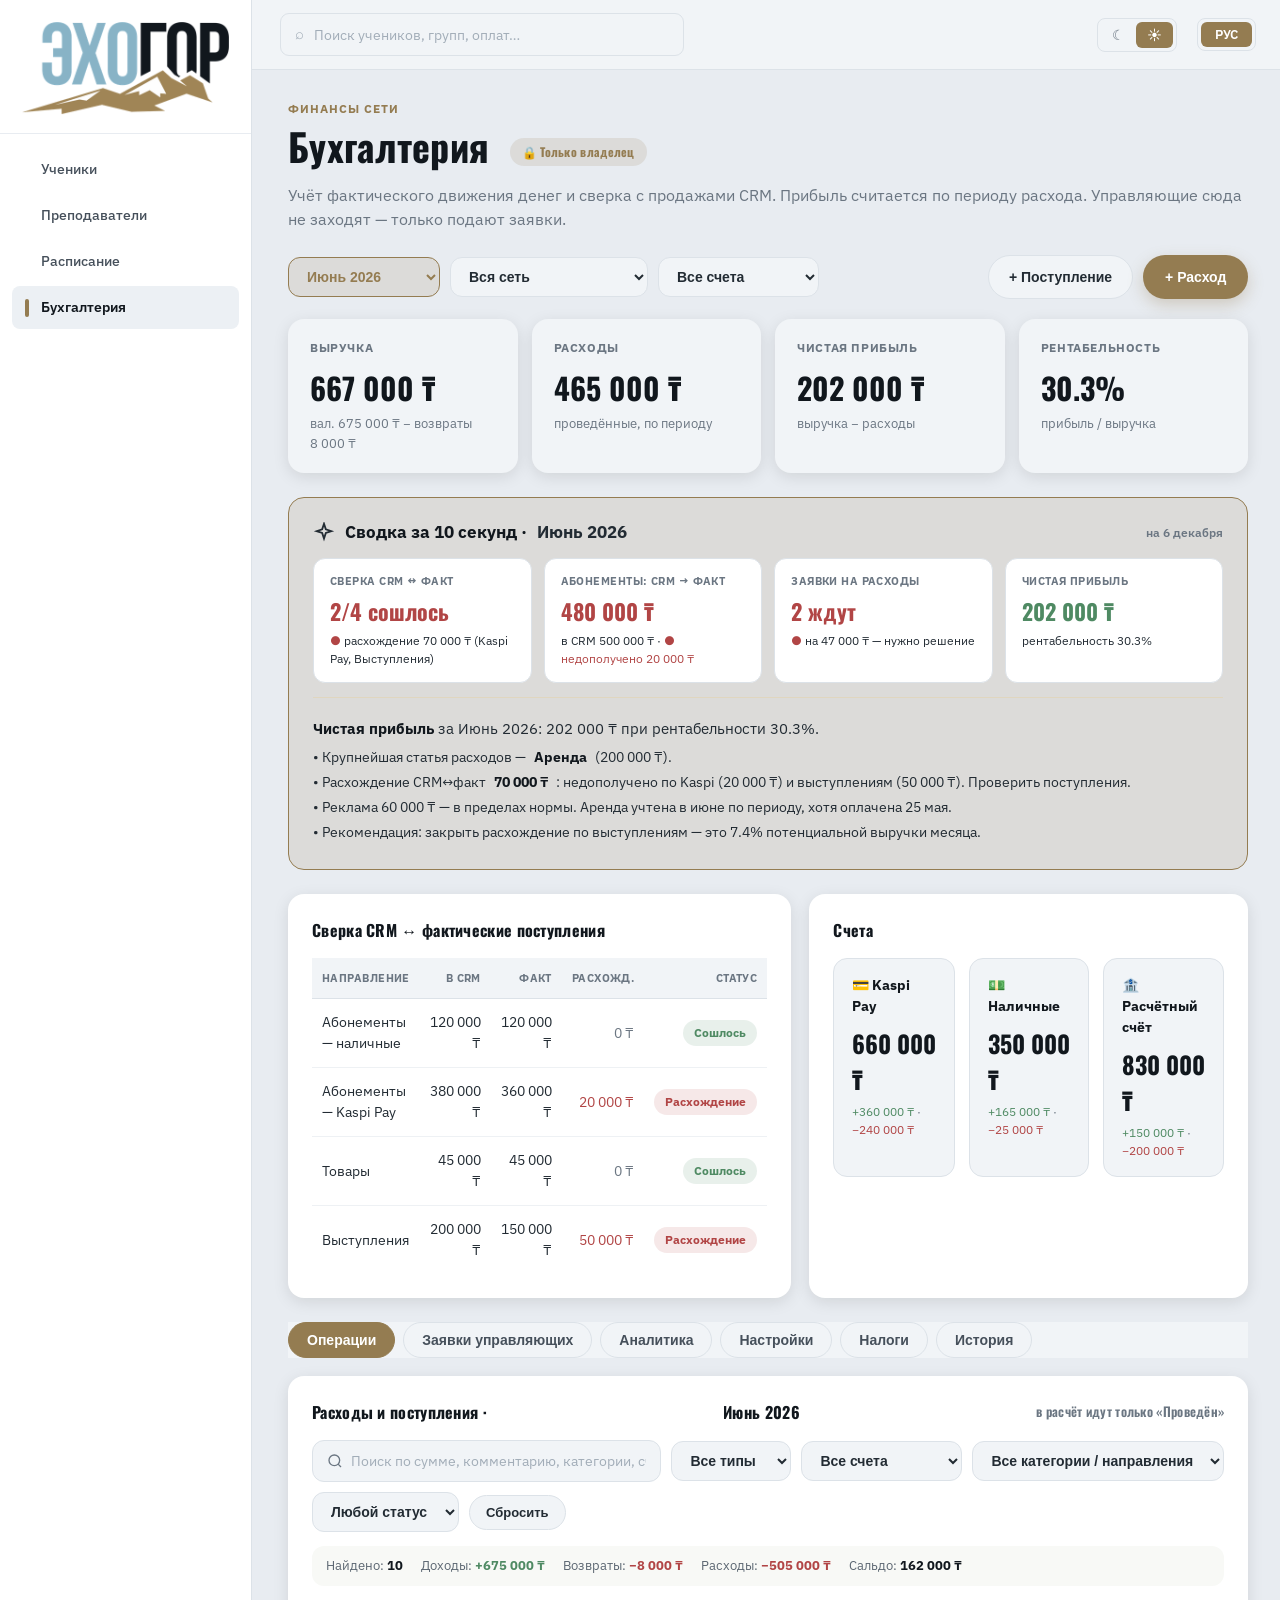
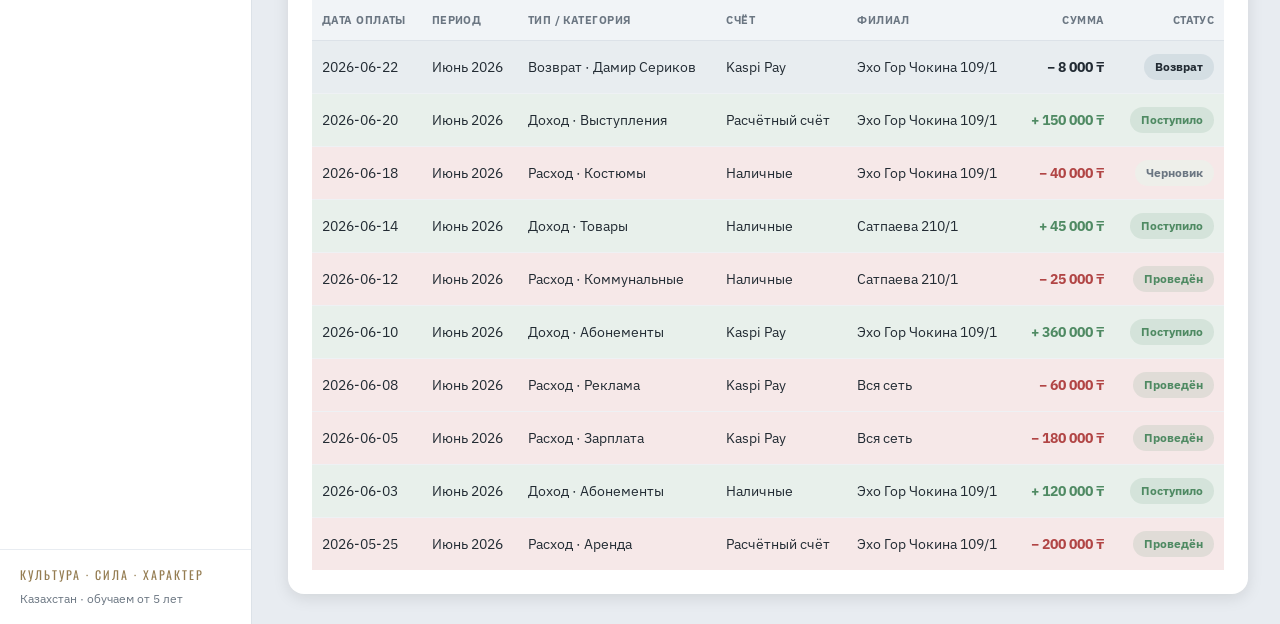
==== commit 0350e1d9: "Perf: extract logos to files, prefetch on hover, cache headers" ====
--- a/pages/accounting-echo-gor.html
+++ b/pages/accounting-echo-gor.html
@@ -322,7 +322,7 @@
 <body data-theme="day">
 <div class="app">
     <aside class="side">
-    <div class="eg-logo-box"><img id="egLogo" src="[data-uri]" alt="Эхо Гор"></div>
+    <div class="eg-logo-box"><img id="egLogo" src="../logo-day.png" alt="Эхо Гор"></div>
     <nav class="nav">
       <a href="../index.html"><span class="navbar"></span>Ученики</a>
       <a href="teachers-echo-gor.html"><span class="navbar"></span>Преподаватели</a>
@@ -1120,8 +1120,8 @@
 
 <script>
 (function(){
-  var DAY='[data-uri]';
-  var NIGHT=document.getElementById('egLogo')?document.getElementById('egLogo').src:'';
+  var DAY='../logo-day.png';
+  var NIGHT='../logo-night.png';
   window.egTheme=function(t){
     try{localStorage.setItem('eg-theme',t);}catch(e){}
     applyTheme(t);
@@ -1138,5 +1138,26 @@
   applyTheme(saved);
 })();
 </script>
+<script>
+/* Мгновенные переходы: предзагрузка раздела при наведении/нажатии */
+(function(){
+  var done={};
+  function prefetch(href){
+    if(!href||done[href]||href.indexOf('#')===0)return;
+    done[href]=1;
+    var l=document.createElement('link');
+    l.rel='prefetch';l.href=href;document.head.appendChild(l);
+  }
+  document.addEventListener('mouseover',function(e){
+    var a=e.target.closest&&e.target.closest('a[href$=".html"]');
+    if(a)prefetch(a.getAttribute('href'));
+  },{passive:true});
+  document.addEventListener('mousedown',function(e){
+    var a=e.target.closest&&e.target.closest('a[href$=".html"]');
+    if(a)prefetch(a.getAttribute('href'));
+  },{passive:true});
+})();
+</script>
+
 </body>
 </html>
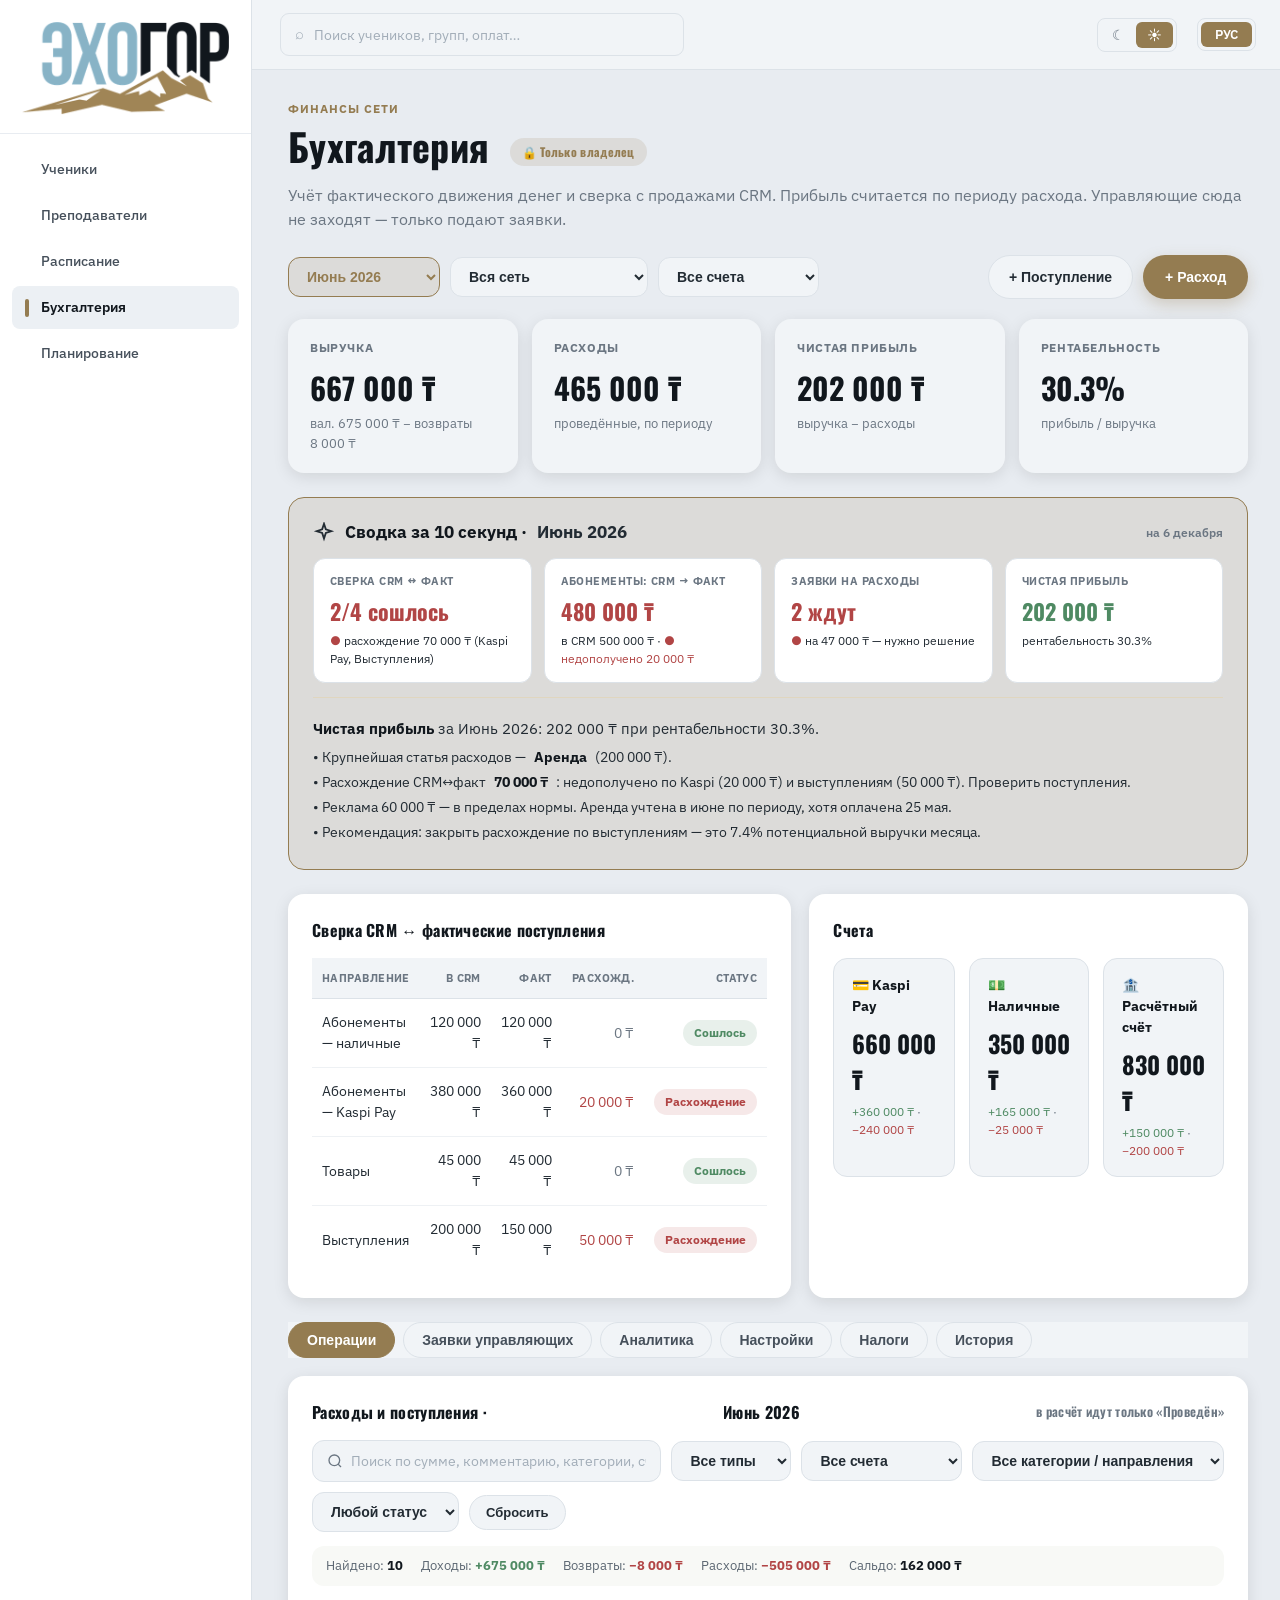
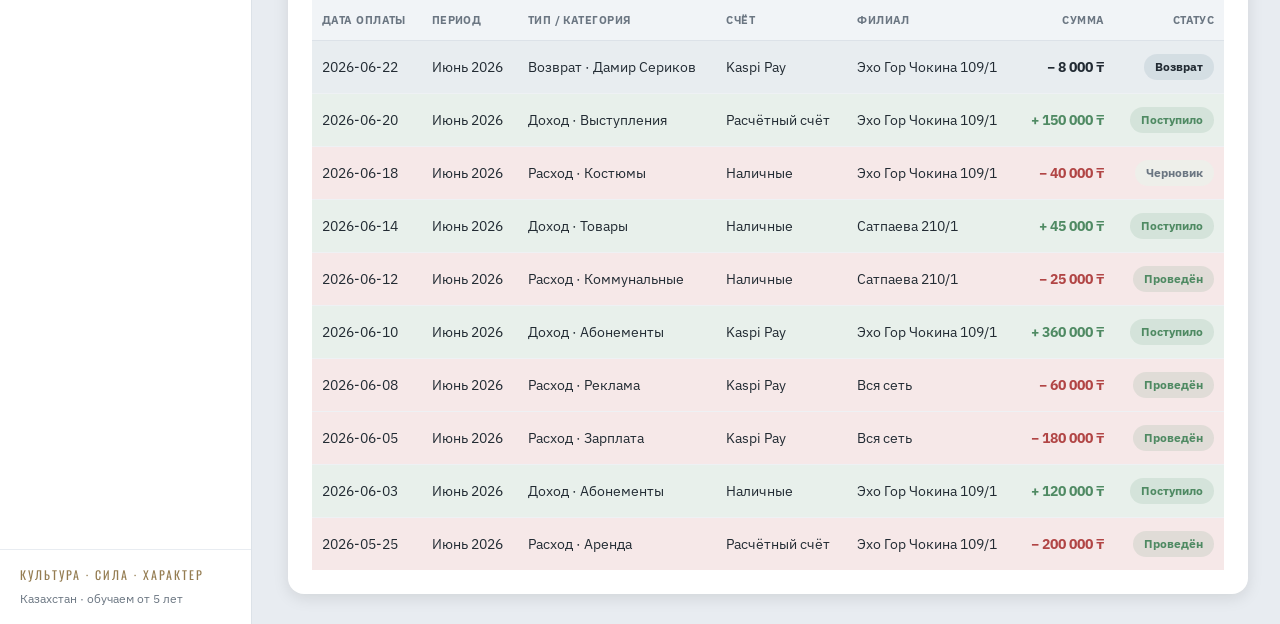
==== commit ddd30192: "Add Planning section + nav link on all pages" ====
--- a/pages/accounting-echo-gor.html
+++ b/pages/accounting-echo-gor.html
@@ -328,6 +328,7 @@
       <a href="teachers-echo-gor.html"><span class="navbar"></span>Преподаватели</a>
       <a href="schedule-echo-gor.html"><span class="navbar"></span>Расписание</a>
       <a href="accounting-echo-gor.html" class="active"><span class="navbar"></span>Бухгалтерия</a>
+      <a href="planning-echo-gor.html"><span class="navbar"></span>Планирование</a>
     </nav>
     <div class="eg-values">
       <div class="vl">Культура · Сила · Характер</div>
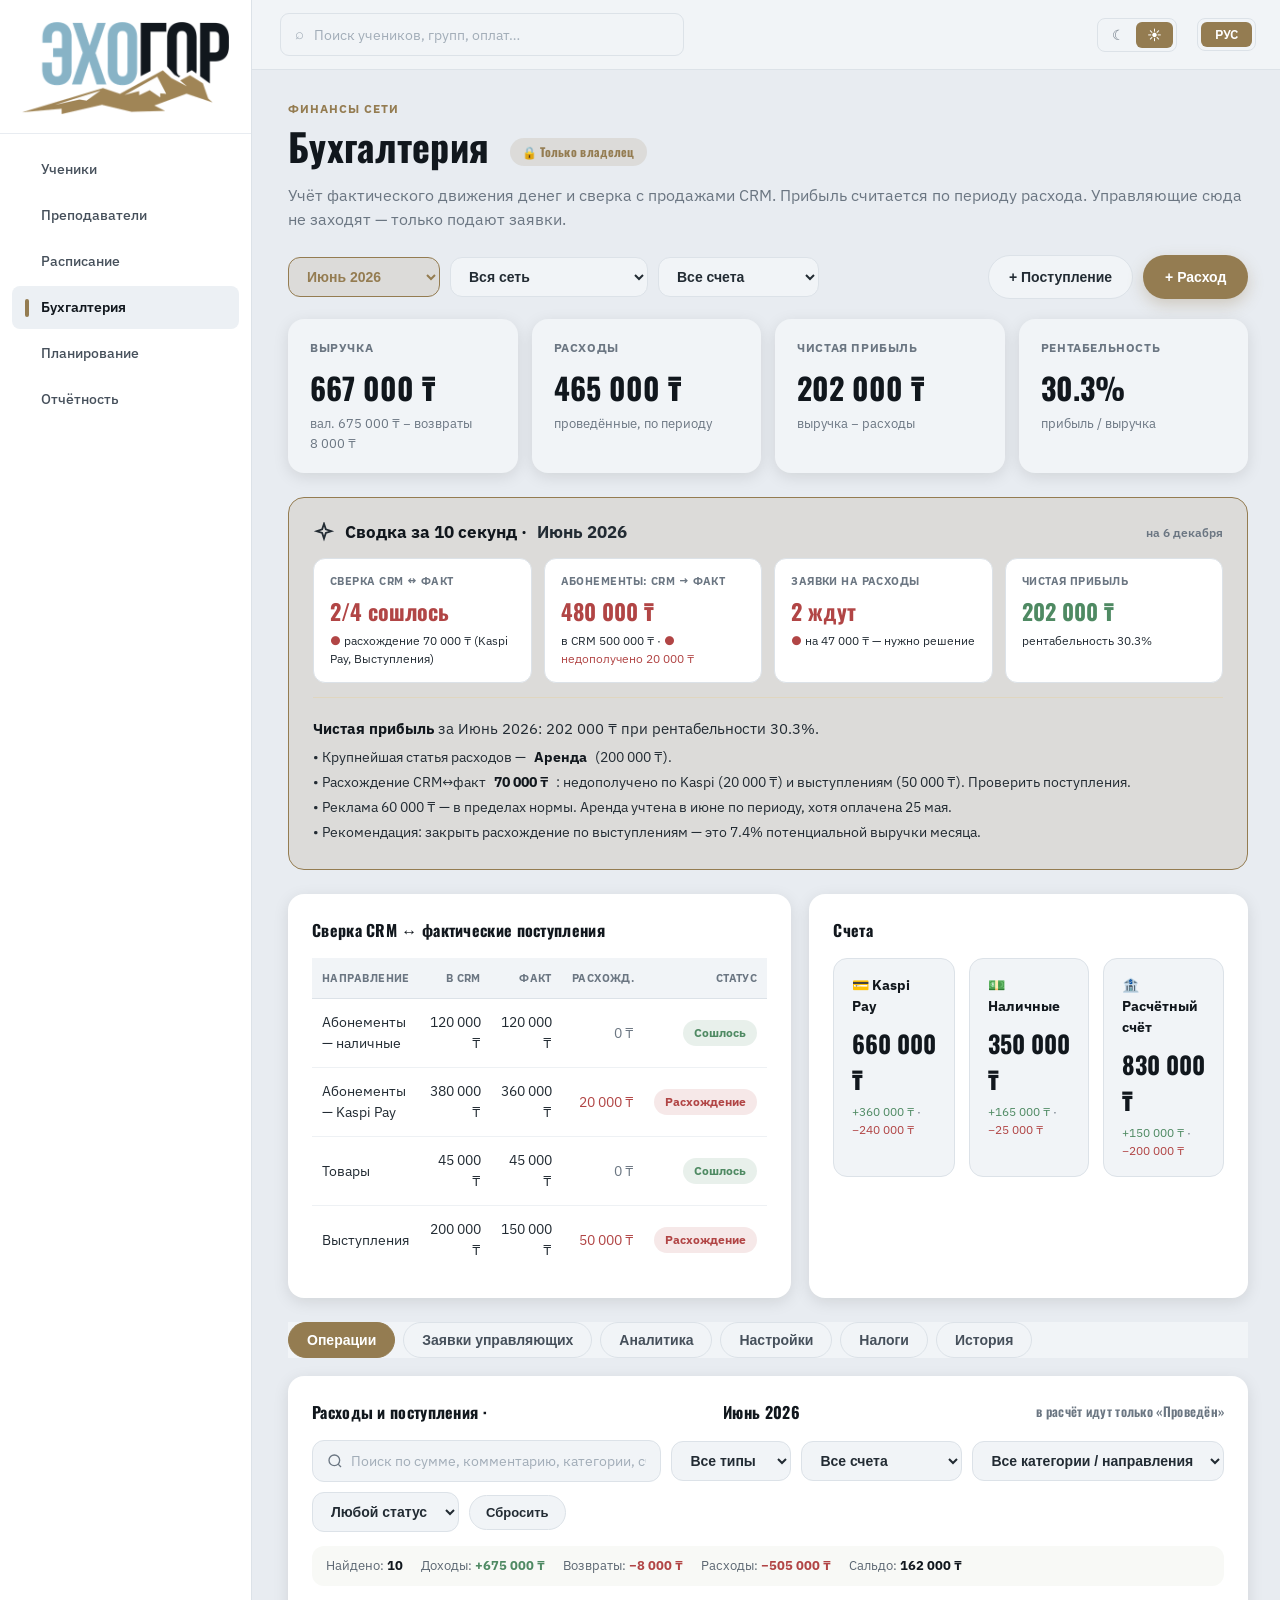
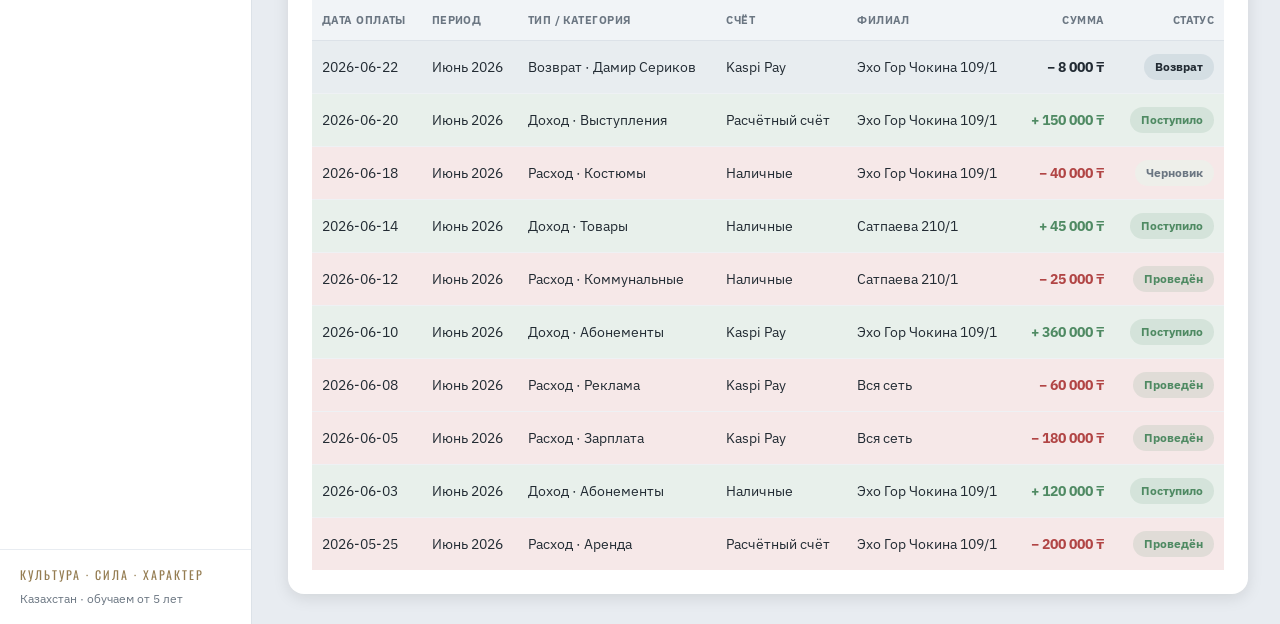
==== commit 6ebd3070: "Add Отчётность to sidebar on teachers, schedule, accounting pages" ====
--- a/pages/accounting-echo-gor.html
+++ b/pages/accounting-echo-gor.html
@@ -329,6 +329,7 @@
       <a href="schedule-echo-gor.html"><span class="navbar"></span>Расписание</a>
       <a href="accounting-echo-gor.html" class="active"><span class="navbar"></span>Бухгалтерия</a>
       <a href="planning-echo-gor.html"><span class="navbar"></span>Планирование</a>
+      <a href="reports-echo-gor.html"><span class="navbar"></span>Отчётность</a>
     </nav>
     <div class="eg-values">
       <div class="vl">Культура · Сила · Характер</div>
